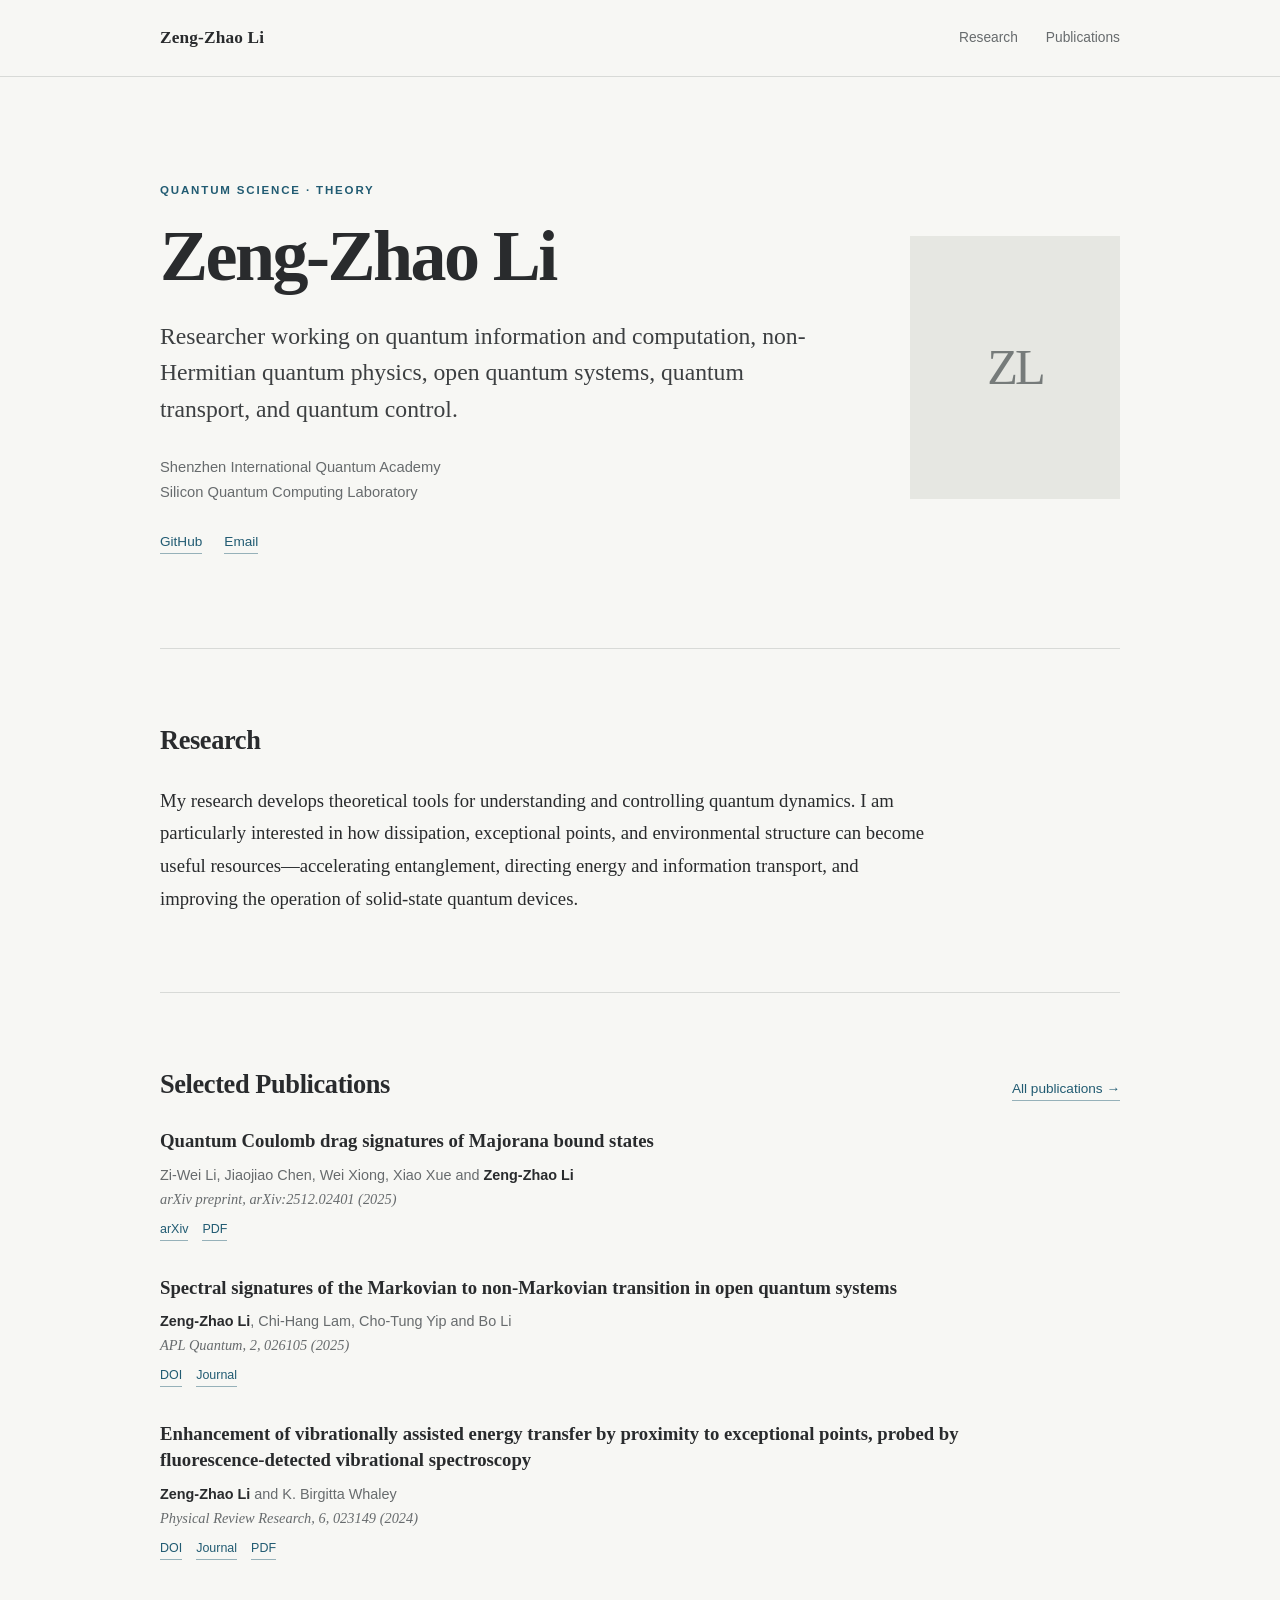
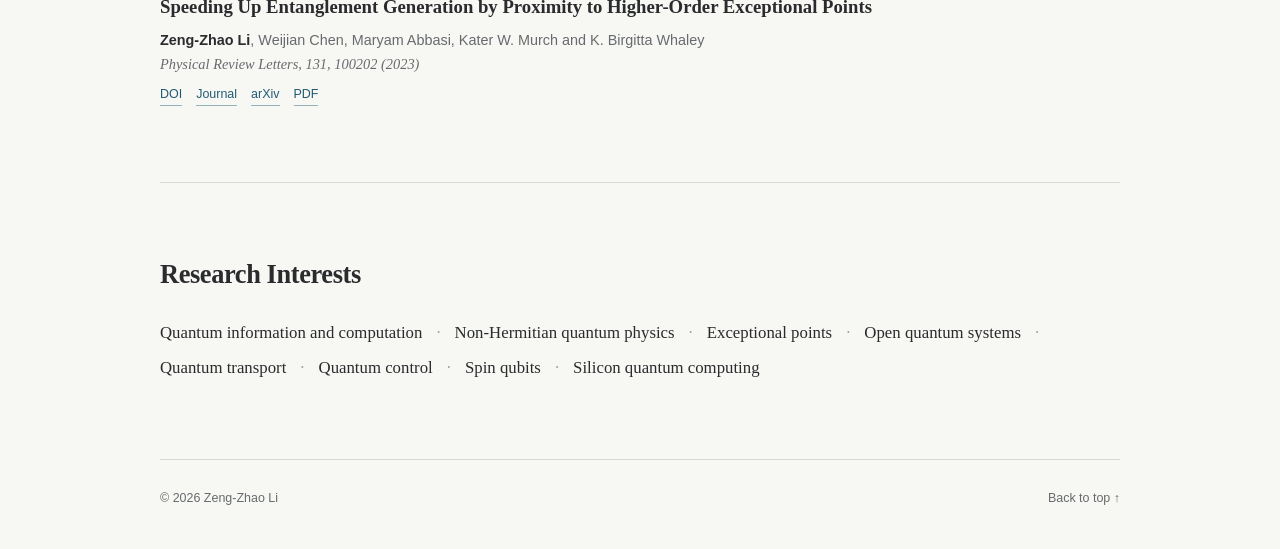
==== index.html @ e6ce6fe2 "Prepare site for safe public launch" ====
<!doctype html>
<html lang="en">
<head>
  <meta charset="utf-8">
  <meta name="viewport" content="width=device-width, initial-scale=1">
  <title>Zeng-Zhao Li — Quantum Researcher</title>
  <meta name="description" content="Zeng-Zhao Li researches quantum information, non-Hermitian quantum physics, open quantum systems, quantum transport, and quantum control.">
  <link rel="canonical" href="https://zengzhaoli.github.io/">
  <meta property="og:type" content="profile">
  <meta property="og:title" content="Zeng-Zhao Li — Quantum Researcher">
  <meta property="og:description" content="Research in quantum information, non-Hermitian physics, open quantum systems, transport, and control.">
  <meta property="og:url" content="https://zengzhaoli.github.io/">
  <meta name="theme-color" content="#f7f7f4">
  <link rel="icon" href="assets/favicon.svg" type="image/svg+xml">
  <link rel="stylesheet" href="css/style.css">
  <script type="application/ld+json">{"@context":"https://schema.org","@type":"Person","name":"Zeng-Zhao Li","url":"https://zengzhaoli.github.io/","jobTitle":"Researcher","affiliation":{"@type":"Organization","name":"Shenzhen International Quantum Academy"},"knowsAbout":["Quantum information and computation","Non-Hermitian quantum physics","Open quantum systems","Quantum transport","Quantum control","Spin qubits"]}</script>
</head>
<body>
  <a class="skip-link" href="#content">Skip to content</a>
  <header class="site-header">
    <nav class="nav wrap" aria-label="Primary navigation">
      <a class="brand" href="index.html" aria-current="page">Zeng-Zhao Li</a>
      <button class="nav-toggle" type="button" aria-expanded="false" aria-controls="nav-links">Menu</button>
      <div class="nav-links" id="nav-links">
        <a href="#research">Research</a>
        <a href="publications.html">Publications</a>
        <!-- Add CV and Google Scholar links here when authoritative URLs are available. -->
      </div>
    </nav>
  </header>

  <main id="content">
    <section class="hero wrap" aria-labelledby="intro-title">
      <div class="hero-copy">
        <p class="eyebrow">Quantum science · Theory</p>
        <h1 id="intro-title">Zeng-Zhao Li</h1>
        <p class="lede">Researcher working on quantum information and computation, non-Hermitian quantum physics, open quantum systems, quantum transport, and quantum control.</p>
        <p class="affiliation"><span>Shenzhen International Quantum Academy</span><span>Silicon Quantum Computing Laboratory</span></p>
        <div class="profile-links" aria-label="Profile links">
          <a href="https://github.com/zengzhaoli" rel="me">GitHub</a>
          <a href="mailto:zengzhaoli09@gmail.com">Email</a>
          <!-- Add verified Google Scholar, ORCID, and CV links here when available. -->
        </div>
      </div>
      <div class="portrait" role="img" aria-label="Typographic portrait placeholder for Zeng-Zhao Li"><span>ZL</span></div>
    </section>

    <section class="section wrap" id="research" aria-labelledby="research-title">
      <h2 id="research-title">Research</h2>
      <p class="section-intro">My research develops theoretical tools for understanding and controlling quantum dynamics. I am particularly interested in how dissipation, exceptional points, and environmental structure can become useful resources—accelerating entanglement, directing energy and information transport, and improving the operation of solid-state quantum devices.</p>
    </section>

    <section class="section wrap" aria-labelledby="selected-title">
      <div class="section-heading-row">
        <h2 id="selected-title">Selected Publications</h2>
        <a class="quiet-link" href="publications.html">All publications <span aria-hidden="true">→</span></a>
      </div>
      <div id="selected-publications" class="publication-list" aria-live="polite"><p class="loading">Loading publications…</p></div>
      <noscript><p>Please enable JavaScript to view the publication list, or visit the linked journal profiles above.</p></noscript>
    </section>

    <section class="section wrap interests" aria-labelledby="interests-title">
      <h2 id="interests-title">Research Interests</h2>
      <ul>
        <li>Quantum information and computation</li><li>Non-Hermitian quantum physics</li><li>Exceptional points</li><li>Open quantum systems</li><li>Quantum transport</li><li>Quantum control</li><li>Spin qubits</li><li>Silicon quantum computing</li>
      </ul>
    </section>
  </main>

  <footer class="footer wrap"><p>© <span id="year"></span> Zeng-Zhao Li</p><a href="#content">Back to top ↑</a></footer>
  <script src="js/publications.js" defer></script>
</body>
</html>
---- css/style.css ----
:root{--bg:#f7f7f4;--paper:#fbfbf8;--text:#292b2d;--muted:#676b6d;--accent:#215b72;--line:#d8dad7;--max:960px;--serif:Georgia,"Times New Roman",serif;--sans:Inter,ui-sans-serif,-apple-system,BlinkMacSystemFont,"Segoe UI",sans-serif}
*{box-sizing:border-box}html{scroll-behavior:smooth;overflow-x:hidden}body{margin:0;background:var(--bg);color:var(--text);font-family:var(--sans);font-size:16px;line-height:1.7;-webkit-font-smoothing:antialiased;overflow-x:hidden}a{color:var(--accent);text-underline-offset:.2em;text-decoration-thickness:1px}a:hover{text-decoration-thickness:2px}a:focus-visible,button:focus-visible{outline:2px solid var(--accent);outline-offset:4px}.wrap{width:min(calc(100% - 48px),var(--max));margin-inline:auto}.skip-link{position:absolute;left:16px;top:-80px;padding:8px 12px;background:var(--text);color:white;z-index:10}.skip-link:focus{top:12px}.site-header{border-bottom:1px solid var(--line)}.nav{min-height:76px;display:flex;align-items:center;justify-content:space-between;gap:32px}.brand{font-family:var(--serif);font-size:1.08rem;font-weight:700;color:var(--text);text-decoration:none;letter-spacing:.01em}.nav-links{display:flex;align-items:center;gap:28px}.nav-links a{font-size:.86rem;color:var(--muted);text-decoration:none}.nav-links a:hover,.nav-links a[aria-current]{color:var(--text)}.nav-toggle{display:none;border:0;background:none;font:inherit;color:var(--text);padding:8px 0}.hero{display:grid;grid-template-columns:minmax(0,1fr) 210px;gap:96px;align-items:center;padding-block:104px 94px}.hero-copy,.publication,.page-header,.year-group>*{min-width:0}.eyebrow{font-size:.72rem;letter-spacing:.16em;text-transform:uppercase;color:var(--accent);font-weight:700;margin:0 0 18px}.hero h1,.page-header h1{font-family:var(--serif);font-size:clamp(2.8rem,6vw,4.5rem);line-height:1.03;letter-spacing:-.035em;margin:0 0 25px}.lede{font-family:var(--serif);font-size:clamp(1.18rem,2.4vw,1.48rem);line-height:1.55;max-width:690px;margin:0;color:#3c3f41}.affiliation{margin:27px 0 0;color:var(--muted);font-size:.92rem}.affiliation span{display:block}.profile-links{display:flex;flex-wrap:wrap;gap:10px 22px;margin-top:25px}.profile-links a,.quiet-link,.citation-links a{font-size:.85rem;text-decoration:none;border-bottom:1px solid color-mix(in srgb,var(--accent),transparent 55%)}.portrait{width:210px;aspect-ratio:4/5;background:#e6e7e2;display:grid;place-items:center;color:#767b7a}.portrait span{font-family:var(--serif);font-size:3.15rem;letter-spacing:-.06em}.section{padding-block:76px;border-top:1px solid var(--line)}.section h2,.year-group h2{font-family:var(--serif);font-size:1.65rem;line-height:1.2;letter-spacing:-.015em;margin:0 0 28px}.section-intro{font-family:var(--serif);font-size:1.17rem;line-height:1.75;max-width:780px;margin:0}.section-heading-row{display:flex;align-items:baseline;justify-content:space-between;gap:24px}.publication-list{display:grid;gap:34px}.publication{max-width:840px}.publication h3{font-family:var(--serif);font-size:1.17rem;line-height:1.4;margin:0 0 8px}.publication h3 a{color:var(--text);text-decoration:none}.publication h3 a:hover{color:var(--accent)}.publication h3,.authors,.venue,.page-header p{overflow-wrap:anywhere}.authors,.venue{margin:0;font-size:.9rem;color:var(--muted)}.authors strong{color:var(--text);font-weight:650}.venue{font-family:var(--serif);font-style:italic}.citation-links{display:flex;gap:14px;margin-top:7px}.citation-links a{font-size:.78rem}.loading,.error{color:var(--muted);font-style:italic}.interests ul{display:flex;flex-wrap:wrap;gap:7px 0;list-style:none;padding:0;margin:0;max-width:900px}.interests li{font-family:var(--serif);font-size:1.05rem}.interests li:not(:last-child)::after{content:"·";color:#9ca09e;margin:0 14px}.footer{border-top:1px solid var(--line);display:flex;justify-content:space-between;align-items:center;padding-block:28px 40px;color:var(--muted);font-size:.78rem}.footer p{margin:0}.footer a{color:var(--muted);text-decoration:none}.publications-page{padding-block:88px}.page-header{max-width:720px;margin-bottom:78px}.page-header h1{font-size:clamp(2.7rem,5vw,4rem);margin-bottom:20px}.page-header>p:last-child{font-family:var(--serif);font-size:1.15rem;color:var(--muted);margin:0}.year-groups{display:grid;gap:72px}.year-group{display:grid;grid-template-columns:90px minmax(0,1fr);gap:36px;border-top:1px solid var(--line);padding-top:30px}.year-group h2{position:sticky;top:24px;align-self:start;color:var(--accent);font-size:1.15rem}.year-group .publication-list{gap:38px}
@media(max-width:700px){.wrap{width:min(calc(100% - 34px),var(--max))}.nav{min-height:64px;position:relative}.nav-toggle{display:block}.nav-links{display:none;position:absolute;top:64px;left:-17px;right:-17px;padding:8px 17px 20px;background:var(--bg);border-bottom:1px solid var(--line);z-index:5;align-items:flex-start;gap:8px}.nav-links.open{display:flex;flex-direction:column}.nav-links a{padding:6px 0}.hero{grid-template-columns:1fr;gap:36px;padding-block:64px}.portrait{grid-row:1;width:118px;aspect-ratio:1}.portrait span{font-size:2.1rem}.hero h1{font-size:2.75rem}.lede{font-size:1.15rem}.section{padding-block:54px}.section-heading-row{display:block}.section-heading-row .quiet-link{display:inline-block;margin:-14px 0 28px}.publication-list{gap:31px}.interests li{font-size:1rem}.interests li:not(:last-child)::after{margin:0 9px}.publications-page{padding-block:58px}.page-header{margin-bottom:54px}.year-groups{gap:58px}.year-group{grid-template-columns:1fr;gap:24px}.year-group h2{position:static;margin:0}.footer{padding-bottom:28px}}
@media(prefers-reduced-motion:reduce){html{scroll-behavior:auto}}
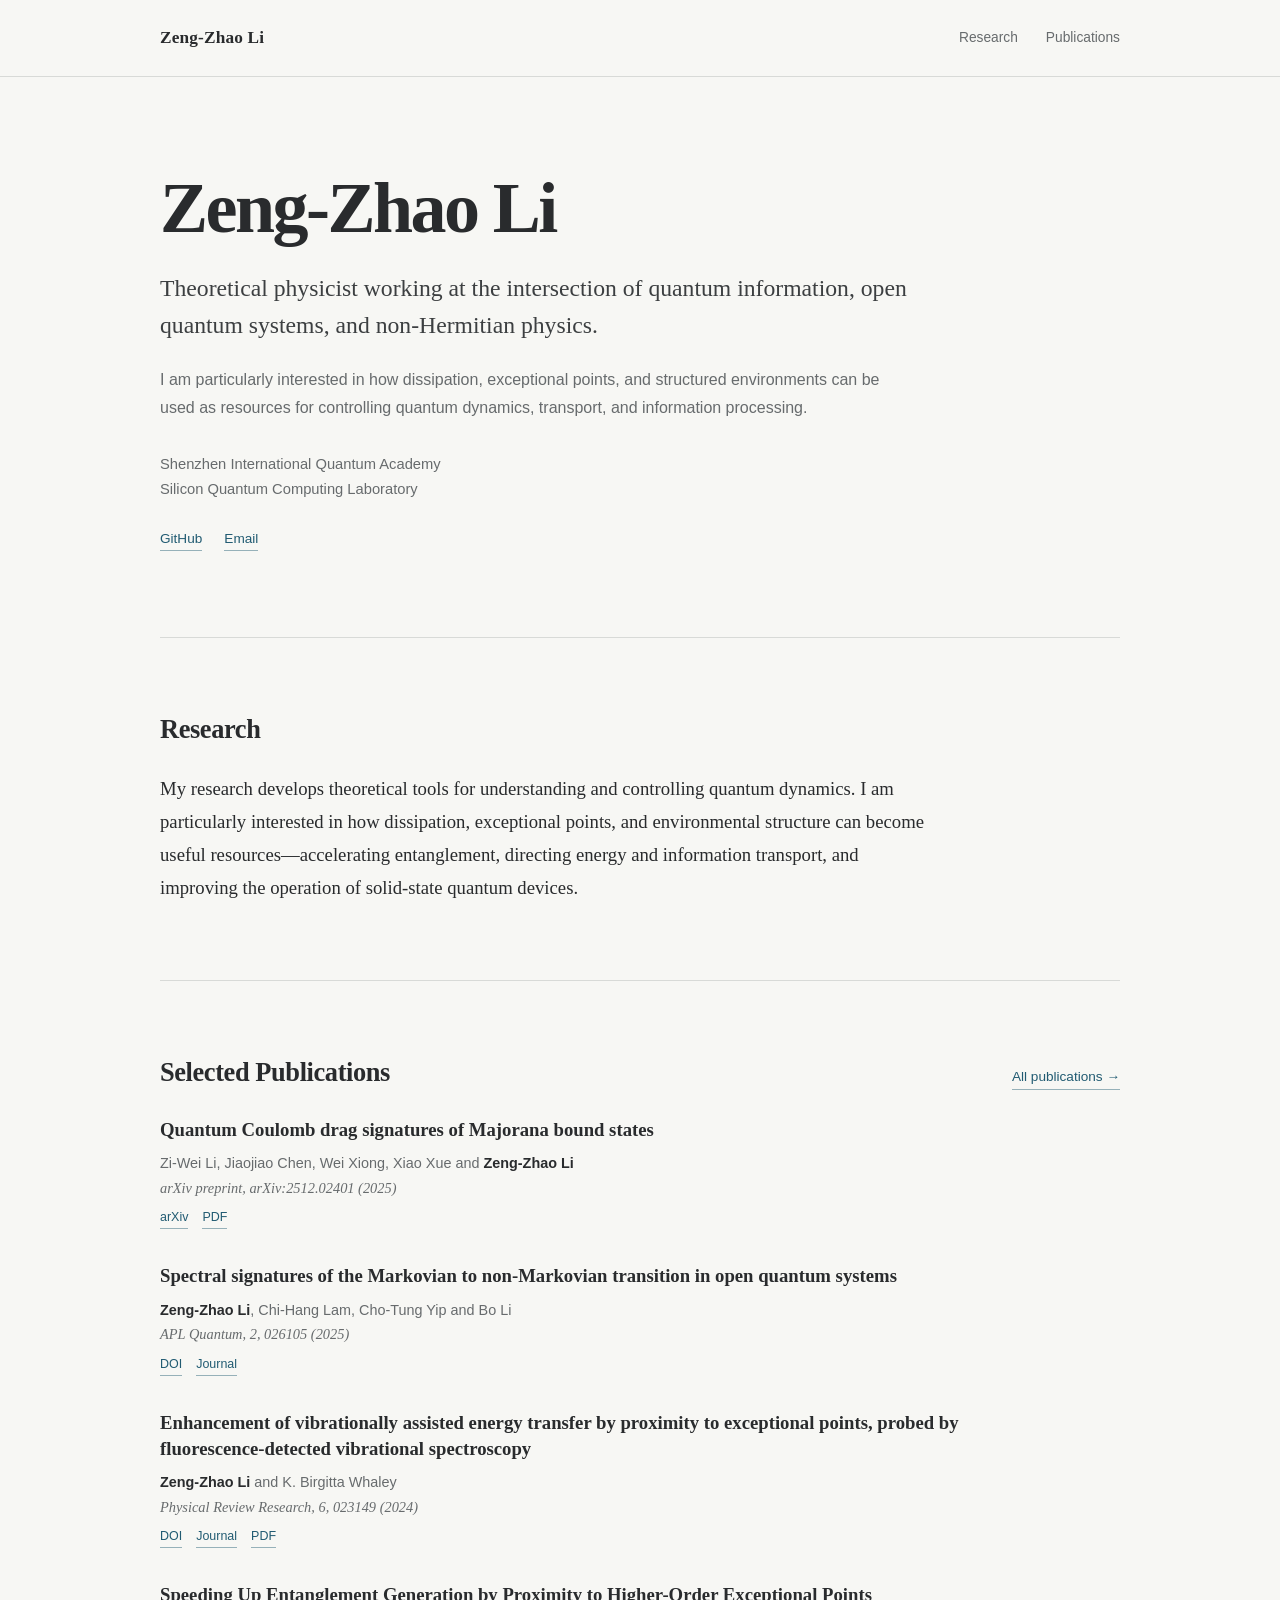
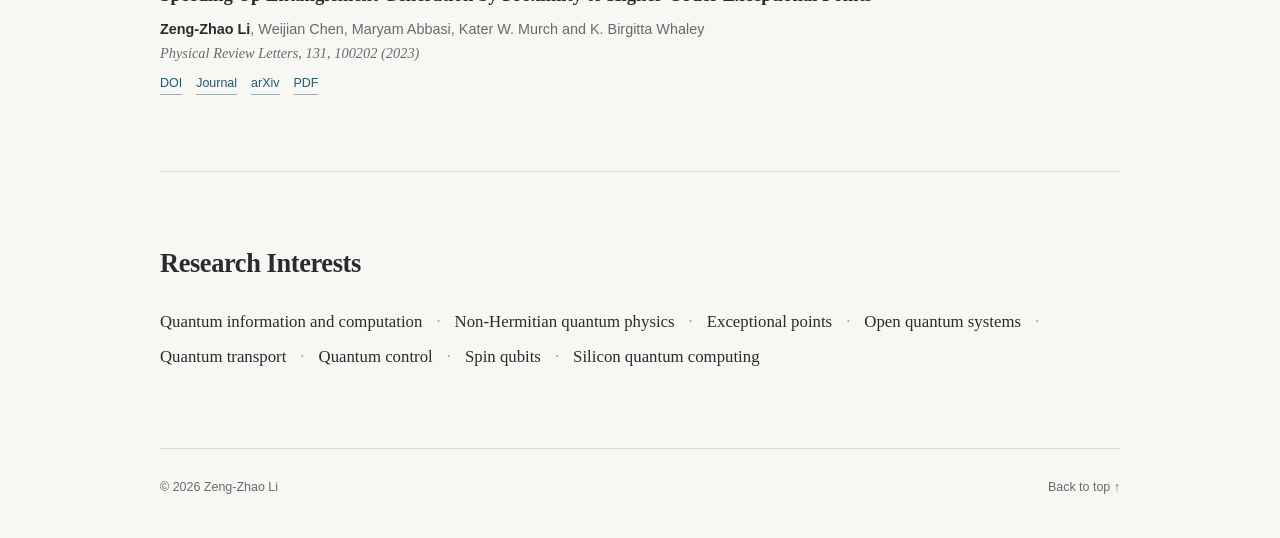
==== commit 83b2fc0f: "Refine hero and statically render publications" ====
--- a/index.html
+++ b/index.html
@@ -5,15 +5,15 @@
   <meta name="viewport" content="width=device-width, initial-scale=1">
   <title>Zeng-Zhao Li — Quantum Researcher</title>
   <meta name="description" content="Zeng-Zhao Li researches quantum information, non-Hermitian quantum physics, open quantum systems, quantum transport, and quantum control.">
-  <link rel="canonical" href="https://zengzhaoli.github.io/">
+  <link rel="canonical" href="https://theoreticalphysicist01.github.io/">
   <meta property="og:type" content="profile">
   <meta property="og:title" content="Zeng-Zhao Li — Quantum Researcher">
   <meta property="og:description" content="Research in quantum information, non-Hermitian physics, open quantum systems, transport, and control.">
-  <meta property="og:url" content="https://zengzhaoli.github.io/">
+  <meta property="og:url" content="https://theoreticalphysicist01.github.io/">
   <meta name="theme-color" content="#f7f7f4">
   <link rel="icon" href="assets/favicon.svg" type="image/svg+xml">
   <link rel="stylesheet" href="css/style.css">
-  <script type="application/ld+json">{"@context":"https://schema.org","@type":"Person","name":"Zeng-Zhao Li","url":"https://zengzhaoli.github.io/","jobTitle":"Researcher","affiliation":{"@type":"Organization","name":"Shenzhen International Quantum Academy"},"knowsAbout":["Quantum information and computation","Non-Hermitian quantum physics","Open quantum systems","Quantum transport","Quantum control","Spin qubits"]}</script>
+  <script type="application/ld+json">{"@context":"https://schema.org","@type":"Person","name":"Zeng-Zhao Li","url":"https://theoreticalphysicist01.github.io/","jobTitle":"Researcher","affiliation":{"@type":"Organization","name":"Shenzhen International Quantum Academy"},"knowsAbout":["Quantum information and computation","Non-Hermitian quantum physics","Open quantum systems","Quantum transport","Quantum control","Spin qubits"]}</script>
 </head>
 <body>
   <a class="skip-link" href="#content">Skip to content</a>
@@ -32,17 +32,16 @@
   <main id="content">
     <section class="hero wrap" aria-labelledby="intro-title">
       <div class="hero-copy">
-        <p class="eyebrow">Quantum science · Theory</p>
         <h1 id="intro-title">Zeng-Zhao Li</h1>
-        <p class="lede">Researcher working on quantum information and computation, non-Hermitian quantum physics, open quantum systems, quantum transport, and quantum control.</p>
+        <p class="lede">Theoretical physicist working at the intersection of quantum information, open quantum systems, and non-Hermitian physics.</p>
+        <p class="hero-secondary">I am particularly interested in how dissipation, exceptional points, and structured environments can be used as resources for controlling quantum dynamics, transport, and information processing.</p>
         <p class="affiliation"><span>Shenzhen International Quantum Academy</span><span>Silicon Quantum Computing Laboratory</span></p>
         <div class="profile-links" aria-label="Profile links">
-          <a href="https://github.com/zengzhaoli" rel="me">GitHub</a>
+          <a href="https://github.com/theoreticalphysicist01" rel="me">GitHub</a>
           <a href="mailto:zengzhaoli09@gmail.com">Email</a>
           <!-- Add verified Google Scholar, ORCID, and CV links here when available. -->
         </div>
       </div>
-      <div class="portrait" role="img" aria-label="Typographic portrait placeholder for Zeng-Zhao Li"><span>ZL</span></div>
     </section>
 
     <section class="section wrap" id="research" aria-labelledby="research-title">
@@ -55,8 +54,34 @@
         <h2 id="selected-title">Selected Publications</h2>
         <a class="quiet-link" href="publications.html">All publications <span aria-hidden="true">→</span></a>
       </div>
-      <div id="selected-publications" class="publication-list" aria-live="polite"><p class="loading">Loading publications…</p></div>
-      <noscript><p>Please enable JavaScript to view the publication list, or visit the linked journal profiles above.</p></noscript>
+      <div id="selected-publications" class="publication-list">
+        <!-- PUBLICATIONS:SELECTED:START -->
+        <article class="publication">
+          <h3><a href="https://arxiv.org/abs/2512.02401">Quantum Coulomb drag signatures of Majorana bound states</a></h3>
+          <p class="authors">Zi-Wei Li, Jiaojiao Chen, Wei Xiong, Xiao Xue and <strong>Zeng-Zhao Li</strong></p>
+          <p class="venue">arXiv preprint, arXiv:2512.02401 (2025)</p>
+          <div class="citation-links"><a href="https://arxiv.org/abs/2512.02401" target="_blank" rel="noopener noreferrer">arXiv</a><a href="https://arxiv.org/pdf/2512.02401" target="_blank" rel="noopener noreferrer">PDF</a></div>
+        </article>
+        <article class="publication">
+          <h3><a href="https://pubs.aip.org/apq/article/2/2/026105/3343204/Spectral-signatures-of-the-Markovian-to-non">Spectral signatures of the Markovian to non-Markovian transition in open quantum systems</a></h3>
+          <p class="authors"><strong>Zeng-Zhao Li</strong>, Chi-Hang Lam, Cho-Tung Yip and Bo Li</p>
+          <p class="venue">APL Quantum, 2, 026105 (2025)</p>
+          <div class="citation-links"><a href="https://doi.org/10.1063/5.0262783" target="_blank" rel="noopener noreferrer">DOI</a><a href="https://pubs.aip.org/apq/article/2/2/026105/3343204/Spectral-signatures-of-the-Markovian-to-non" target="_blank" rel="noopener noreferrer">Journal</a></div>
+        </article>
+        <article class="publication">
+          <h3><a href="https://journals.aps.org/prresearch/abstract/10.1103/PhysRevResearch.6.023149">Enhancement of vibrationally assisted energy transfer by proximity to exceptional points, probed by fluorescence-detected vibrational spectroscopy</a></h3>
+          <p class="authors"><strong>Zeng-Zhao Li</strong> and K. Birgitta Whaley</p>
+          <p class="venue">Physical Review Research, 6, 023149 (2024)</p>
+          <div class="citation-links"><a href="https://doi.org/10.1103/PhysRevResearch.6.023149" target="_blank" rel="noopener noreferrer">DOI</a><a href="https://journals.aps.org/prresearch/abstract/10.1103/PhysRevResearch.6.023149" target="_blank" rel="noopener noreferrer">Journal</a><a href="https://journals.aps.org/prresearch/pdf/10.1103/PhysRevResearch.6.023149" target="_blank" rel="noopener noreferrer">PDF</a></div>
+        </article>
+        <article class="publication">
+          <h3><a href="https://journals.aps.org/prl/abstract/10.1103/PhysRevLett.131.100202">Speeding Up Entanglement Generation by Proximity to Higher-Order Exceptional Points</a></h3>
+          <p class="authors"><strong>Zeng-Zhao Li</strong>, Weijian Chen, Maryam Abbasi, Kater W. Murch and K. Birgitta Whaley</p>
+          <p class="venue">Physical Review Letters, 131, 100202 (2023)</p>
+          <div class="citation-links"><a href="https://doi.org/10.1103/PhysRevLett.131.100202" target="_blank" rel="noopener noreferrer">DOI</a><a href="https://journals.aps.org/prl/abstract/10.1103/PhysRevLett.131.100202" target="_blank" rel="noopener noreferrer">Journal</a><a href="https://arxiv.org/abs/2210.05048" target="_blank" rel="noopener noreferrer">arXiv</a><a href="https://arxiv.org/pdf/2210.05048" target="_blank" rel="noopener noreferrer">PDF</a></div>
+        </article>
+        <!-- PUBLICATIONS:SELECTED:END -->
+      </div>
     </section>
 
     <section class="section wrap interests" aria-labelledby="interests-title">
--- a/css/style.css
+++ b/css/style.css
@@ -1,4 +1,6 @@
 :root{--bg:#f7f7f4;--paper:#fbfbf8;--text:#292b2d;--muted:#676b6d;--accent:#215b72;--line:#d8dad7;--max:960px;--serif:Georgia,"Times New Roman",serif;--sans:Inter,ui-sans-serif,-apple-system,BlinkMacSystemFont,"Segoe UI",sans-serif}
 *{box-sizing:border-box}html{scroll-behavior:smooth;overflow-x:hidden}body{margin:0;background:var(--bg);color:var(--text);font-family:var(--sans);font-size:16px;line-height:1.7;-webkit-font-smoothing:antialiased;overflow-x:hidden}a{color:var(--accent);text-underline-offset:.2em;text-decoration-thickness:1px}a:hover{text-decoration-thickness:2px}a:focus-visible,button:focus-visible{outline:2px solid var(--accent);outline-offset:4px}.wrap{width:min(calc(100% - 48px),var(--max));margin-inline:auto}.skip-link{position:absolute;left:16px;top:-80px;padding:8px 12px;background:var(--text);color:white;z-index:10}.skip-link:focus{top:12px}.site-header{border-bottom:1px solid var(--line)}.nav{min-height:76px;display:flex;align-items:center;justify-content:space-between;gap:32px}.brand{font-family:var(--serif);font-size:1.08rem;font-weight:700;color:var(--text);text-decoration:none;letter-spacing:.01em}.nav-links{display:flex;align-items:center;gap:28px}.nav-links a{font-size:.86rem;color:var(--muted);text-decoration:none}.nav-links a:hover,.nav-links a[aria-current]{color:var(--text)}.nav-toggle{display:none;border:0;background:none;font:inherit;color:var(--text);padding:8px 0}.hero{display:grid;grid-template-columns:minmax(0,1fr) 210px;gap:96px;align-items:center;padding-block:104px 94px}.hero-copy,.publication,.page-header,.year-group>*{min-width:0}.eyebrow{font-size:.72rem;letter-spacing:.16em;text-transform:uppercase;color:var(--accent);font-weight:700;margin:0 0 18px}.hero h1,.page-header h1{font-family:var(--serif);font-size:clamp(2.8rem,6vw,4.5rem);line-height:1.03;letter-spacing:-.035em;margin:0 0 25px}.lede{font-family:var(--serif);font-size:clamp(1.18rem,2.4vw,1.48rem);line-height:1.55;max-width:690px;margin:0;color:#3c3f41}.affiliation{margin:27px 0 0;color:var(--muted);font-size:.92rem}.affiliation span{display:block}.profile-links{display:flex;flex-wrap:wrap;gap:10px 22px;margin-top:25px}.profile-links a,.quiet-link,.citation-links a{font-size:.85rem;text-decoration:none;border-bottom:1px solid color-mix(in srgb,var(--accent),transparent 55%)}.portrait{width:210px;aspect-ratio:4/5;background:#e6e7e2;display:grid;place-items:center;color:#767b7a}.portrait span{font-family:var(--serif);font-size:3.15rem;letter-spacing:-.06em}.section{padding-block:76px;border-top:1px solid var(--line)}.section h2,.year-group h2{font-family:var(--serif);font-size:1.65rem;line-height:1.2;letter-spacing:-.015em;margin:0 0 28px}.section-intro{font-family:var(--serif);font-size:1.17rem;line-height:1.75;max-width:780px;margin:0}.section-heading-row{display:flex;align-items:baseline;justify-content:space-between;gap:24px}.publication-list{display:grid;gap:34px}.publication{max-width:840px}.publication h3{font-family:var(--serif);font-size:1.17rem;line-height:1.4;margin:0 0 8px}.publication h3 a{color:var(--text);text-decoration:none}.publication h3 a:hover{color:var(--accent)}.publication h3,.authors,.venue,.page-header p{overflow-wrap:anywhere}.authors,.venue{margin:0;font-size:.9rem;color:var(--muted)}.authors strong{color:var(--text);font-weight:650}.venue{font-family:var(--serif);font-style:italic}.citation-links{display:flex;gap:14px;margin-top:7px}.citation-links a{font-size:.78rem}.loading,.error{color:var(--muted);font-style:italic}.interests ul{display:flex;flex-wrap:wrap;gap:7px 0;list-style:none;padding:0;margin:0;max-width:900px}.interests li{font-family:var(--serif);font-size:1.05rem}.interests li:not(:last-child)::after{content:"·";color:#9ca09e;margin:0 14px}.footer{border-top:1px solid var(--line);display:flex;justify-content:space-between;align-items:center;padding-block:28px 40px;color:var(--muted);font-size:.78rem}.footer p{margin:0}.footer a{color:var(--muted);text-decoration:none}.publications-page{padding-block:88px}.page-header{max-width:720px;margin-bottom:78px}.page-header h1{font-size:clamp(2.7rem,5vw,4rem);margin-bottom:20px}.page-header>p:last-child{font-family:var(--serif);font-size:1.15rem;color:var(--muted);margin:0}.year-groups{display:grid;gap:72px}.year-group{display:grid;grid-template-columns:90px minmax(0,1fr);gap:36px;border-top:1px solid var(--line);padding-top:30px}.year-group h2{position:sticky;top:24px;align-self:start;color:var(--accent);font-size:1.15rem}.year-group .publication-list{gap:38px}
 @media(max-width:700px){.wrap{width:min(calc(100% - 34px),var(--max))}.nav{min-height:64px;position:relative}.nav-toggle{display:block}.nav-links{display:none;position:absolute;top:64px;left:-17px;right:-17px;padding:8px 17px 20px;background:var(--bg);border-bottom:1px solid var(--line);z-index:5;align-items:flex-start;gap:8px}.nav-links.open{display:flex;flex-direction:column}.nav-links a{padding:6px 0}.hero{grid-template-columns:1fr;gap:36px;padding-block:64px}.portrait{grid-row:1;width:118px;aspect-ratio:1}.portrait span{font-size:2.1rem}.hero h1{font-size:2.75rem}.lede{font-size:1.15rem}.section{padding-block:54px}.section-heading-row{display:block}.section-heading-row .quiet-link{display:inline-block;margin:-14px 0 28px}.publication-list{gap:31px}.interests li{font-size:1rem}.interests li:not(:last-child)::after{margin:0 9px}.publications-page{padding-block:58px}.page-header{margin-bottom:54px}.year-groups{gap:58px}.year-group{grid-template-columns:1fr;gap:24px}.year-group h2{position:static;margin:0}.footer{padding-bottom:28px}}
+.hero{display:block;padding-block:94px 86px}.hero-copy{max-width:820px}.hero .lede{max-width:760px}.hero-secondary{max-width:730px;margin:22px 0 0;color:var(--muted);font-size:1rem;line-height:1.75}.hero .affiliation{margin-top:30px}
+@media(max-width:700px){.hero{display:block;padding-block:62px 58px}.hero-secondary{font-size:.95rem;line-height:1.7;margin-top:18px}.hero .affiliation{margin-top:26px}}
 @media(prefers-reduced-motion:reduce){html{scroll-behavior:auto}}
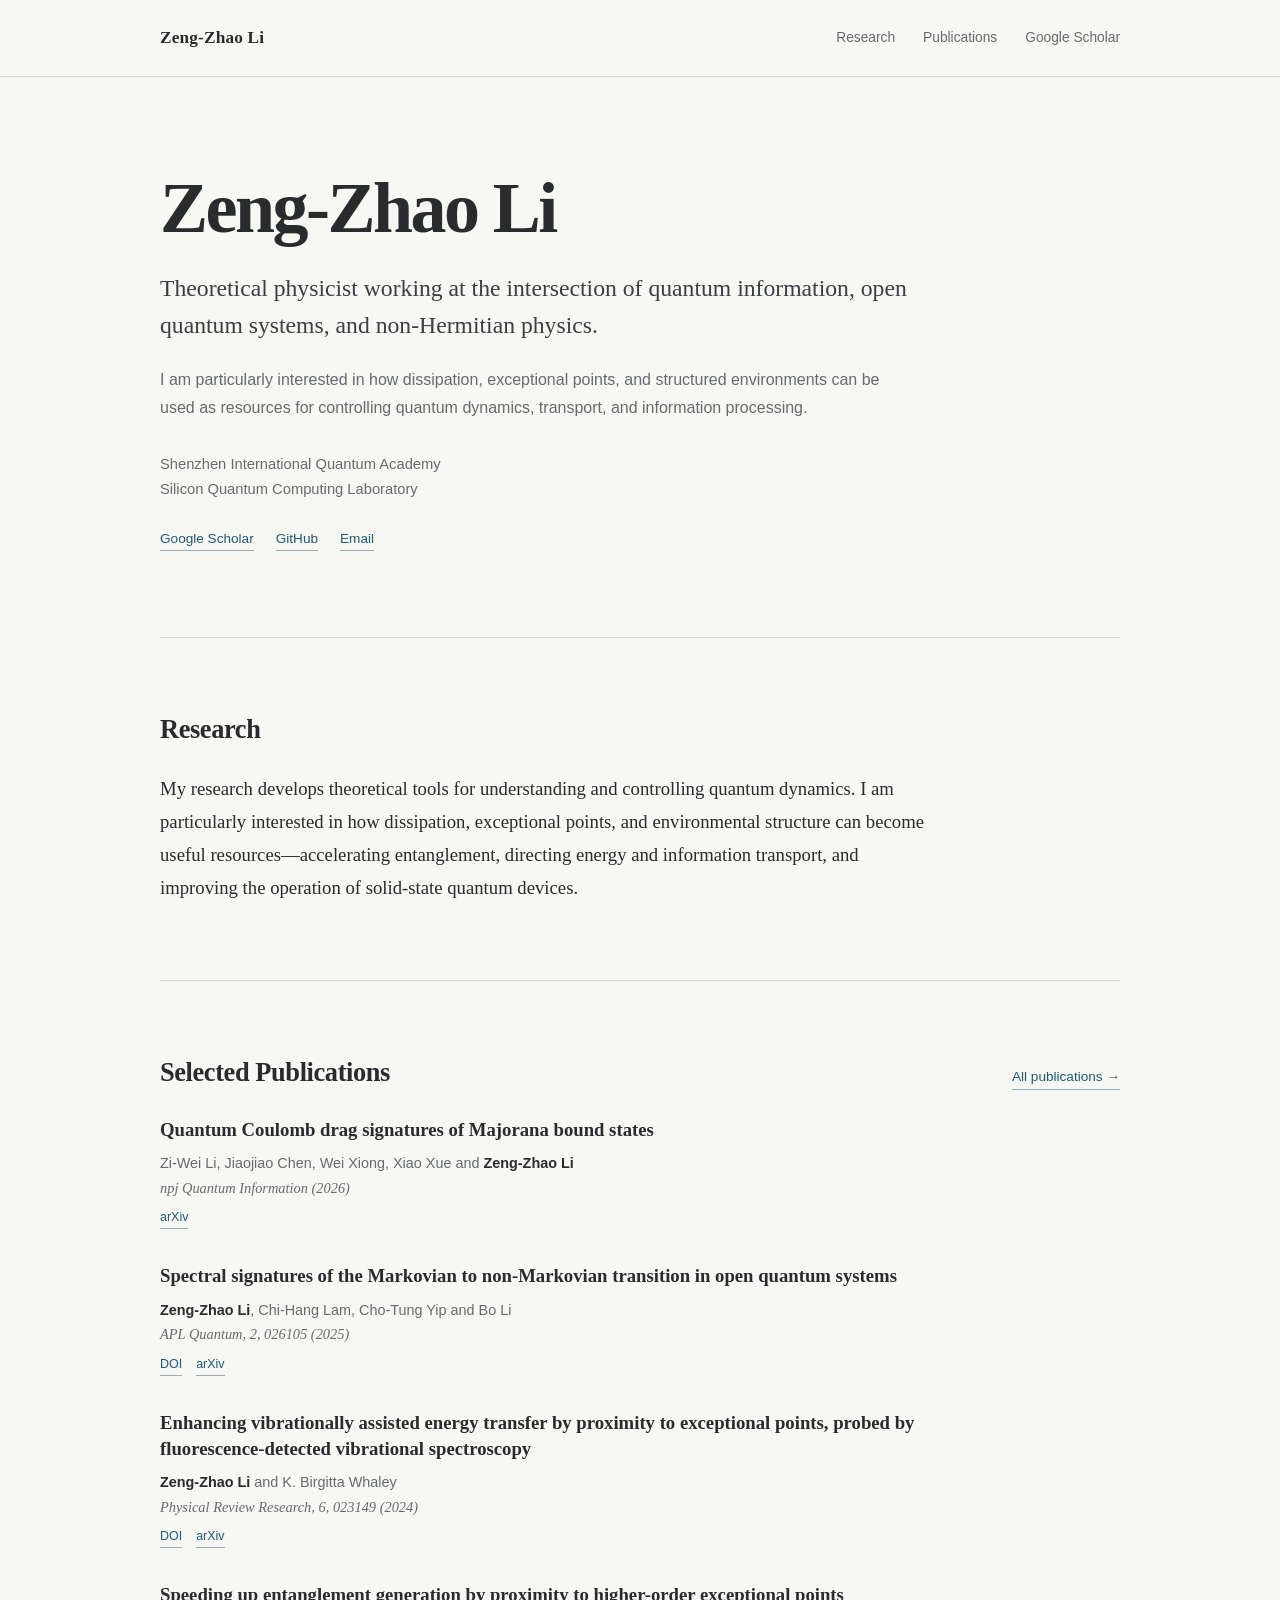
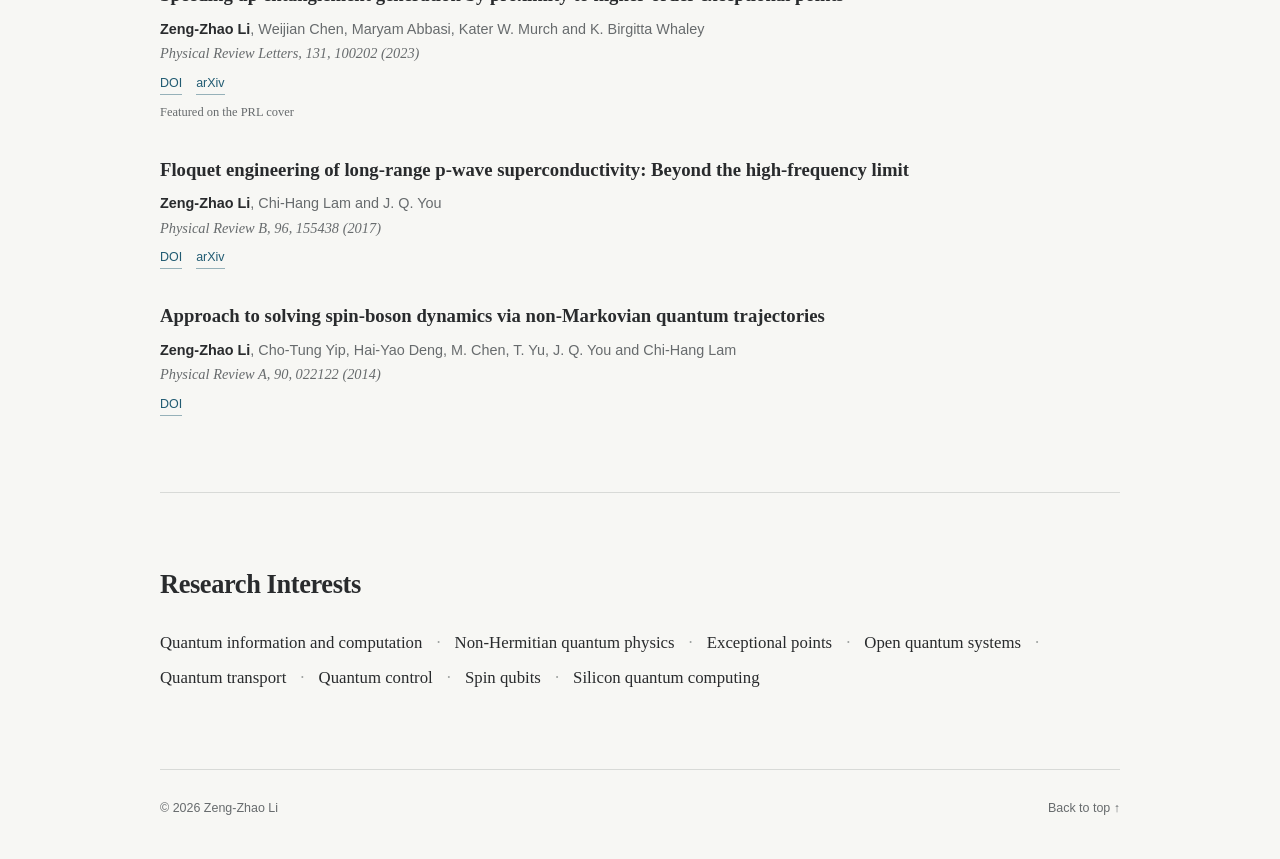
==== commit 666e12f8: "Publish complete academic record" ====
--- a/index.html
+++ b/index.html
@@ -13,7 +13,7 @@
   <meta name="theme-color" content="#f7f7f4">
   <link rel="icon" href="assets/favicon.svg" type="image/svg+xml">
   <link rel="stylesheet" href="css/style.css">
-  <script type="application/ld+json">{"@context":"https://schema.org","@type":"Person","name":"Zeng-Zhao Li","url":"https://theoreticalphysicist01.github.io/","jobTitle":"Researcher","affiliation":{"@type":"Organization","name":"Shenzhen International Quantum Academy"},"knowsAbout":["Quantum information and computation","Non-Hermitian quantum physics","Open quantum systems","Quantum transport","Quantum control","Spin qubits"]}</script>
+  <script type="application/ld+json">{"@context":"https://schema.org","@type":"Person","name":"Zeng-Zhao Li","url":"https://theoreticalphysicist01.github.io/","jobTitle":"Researcher","affiliation":{"@type":"Organization","name":"Shenzhen International Quantum Academy"},"sameAs":["https://scholar.google.com/citations?user=fXFQttEAAAAJ&hl=en"],"knowsAbout":["Quantum information and computation","Non-Hermitian quantum physics","Open quantum systems","Quantum transport","Quantum control","Spin qubits"]}</script>
 </head>
 <body>
   <a class="skip-link" href="#content">Skip to content</a>
@@ -24,7 +24,7 @@
       <div class="nav-links" id="nav-links">
         <a href="#research">Research</a>
         <a href="publications.html">Publications</a>
-        <!-- Add CV and Google Scholar links here when authoritative URLs are available. -->
+        <a href="https://scholar.google.com/citations?user=fXFQttEAAAAJ&amp;hl=en">Google Scholar</a>
       </div>
     </nav>
   </header>
@@ -37,9 +37,9 @@
         <p class="hero-secondary">I am particularly interested in how dissipation, exceptional points, and structured environments can be used as resources for controlling quantum dynamics, transport, and information processing.</p>
         <p class="affiliation"><span>Shenzhen International Quantum Academy</span><span>Silicon Quantum Computing Laboratory</span></p>
         <div class="profile-links" aria-label="Profile links">
+          <a href="https://scholar.google.com/citations?user=fXFQttEAAAAJ&amp;hl=en" rel="me">Google Scholar</a>
           <a href="https://github.com/theoreticalphysicist01" rel="me">GitHub</a>
           <a href="mailto:zengzhaoli09@gmail.com">Email</a>
-          <!-- Add verified Google Scholar, ORCID, and CV links here when available. -->
         </div>
       </div>
     </section>
@@ -59,26 +59,39 @@
         <article class="publication">
           <h3><a href="https://arxiv.org/abs/2512.02401">Quantum Coulomb drag signatures of Majorana bound states</a></h3>
           <p class="authors">Zi-Wei Li, Jiaojiao Chen, Wei Xiong, Xiao Xue and <strong>Zeng-Zhao Li</strong></p>
-          <p class="venue">arXiv preprint, arXiv:2512.02401 (2025)</p>
-          <div class="citation-links"><a href="https://arxiv.org/abs/2512.02401" target="_blank" rel="noopener noreferrer">arXiv</a><a href="https://arxiv.org/pdf/2512.02401" target="_blank" rel="noopener noreferrer">PDF</a></div>
+          <p class="venue">npj Quantum Information (2026)</p>
+          <div class="citation-links"><a href="https://arxiv.org/abs/2512.02401" target="_blank" rel="noopener noreferrer">arXiv</a></div>
         </article>
         <article class="publication">
-          <h3><a href="https://pubs.aip.org/apq/article/2/2/026105/3343204/Spectral-signatures-of-the-Markovian-to-non">Spectral signatures of the Markovian to non-Markovian transition in open quantum systems</a></h3>
+          <h3><a href="https://doi.org/10.1063/5.0262783">Spectral signatures of the Markovian to non-Markovian transition in open quantum systems</a></h3>
           <p class="authors"><strong>Zeng-Zhao Li</strong>, Chi-Hang Lam, Cho-Tung Yip and Bo Li</p>
           <p class="venue">APL Quantum, 2, 026105 (2025)</p>
-          <div class="citation-links"><a href="https://doi.org/10.1063/5.0262783" target="_blank" rel="noopener noreferrer">DOI</a><a href="https://pubs.aip.org/apq/article/2/2/026105/3343204/Spectral-signatures-of-the-Markovian-to-non" target="_blank" rel="noopener noreferrer">Journal</a></div>
+          <div class="citation-links"><a href="https://doi.org/10.1063/5.0262783" target="_blank" rel="noopener noreferrer">DOI</a><a href="https://arxiv.org/abs/2409.14661" target="_blank" rel="noopener noreferrer">arXiv</a></div>
         </article>
         <article class="publication">
-          <h3><a href="https://journals.aps.org/prresearch/abstract/10.1103/PhysRevResearch.6.023149">Enhancement of vibrationally assisted energy transfer by proximity to exceptional points, probed by fluorescence-detected vibrational spectroscopy</a></h3>
+          <h3><a href="https://doi.org/10.1103/PhysRevResearch.6.023149">Enhancing vibrationally assisted energy transfer by proximity to exceptional points, probed by fluorescence-detected vibrational spectroscopy</a></h3>
           <p class="authors"><strong>Zeng-Zhao Li</strong> and K. Birgitta Whaley</p>
           <p class="venue">Physical Review Research, 6, 023149 (2024)</p>
-          <div class="citation-links"><a href="https://doi.org/10.1103/PhysRevResearch.6.023149" target="_blank" rel="noopener noreferrer">DOI</a><a href="https://journals.aps.org/prresearch/abstract/10.1103/PhysRevResearch.6.023149" target="_blank" rel="noopener noreferrer">Journal</a><a href="https://journals.aps.org/prresearch/pdf/10.1103/PhysRevResearch.6.023149" target="_blank" rel="noopener noreferrer">PDF</a></div>
+          <div class="citation-links"><a href="https://doi.org/10.1103/PhysRevResearch.6.023149" target="_blank" rel="noopener noreferrer">DOI</a><a href="https://arxiv.org/abs/2309.02819" target="_blank" rel="noopener noreferrer">arXiv</a></div>
         </article>
         <article class="publication">
-          <h3><a href="https://journals.aps.org/prl/abstract/10.1103/PhysRevLett.131.100202">Speeding Up Entanglement Generation by Proximity to Higher-Order Exceptional Points</a></h3>
+          <h3><a href="https://doi.org/10.1103/PhysRevLett.131.100202">Speeding up entanglement generation by proximity to higher-order exceptional points</a></h3>
           <p class="authors"><strong>Zeng-Zhao Li</strong>, Weijian Chen, Maryam Abbasi, Kater W. Murch and K. Birgitta Whaley</p>
           <p class="venue">Physical Review Letters, 131, 100202 (2023)</p>
-          <div class="citation-links"><a href="https://doi.org/10.1103/PhysRevLett.131.100202" target="_blank" rel="noopener noreferrer">DOI</a><a href="https://journals.aps.org/prl/abstract/10.1103/PhysRevLett.131.100202" target="_blank" rel="noopener noreferrer">Journal</a><a href="https://arxiv.org/abs/2210.05048" target="_blank" rel="noopener noreferrer">arXiv</a><a href="https://arxiv.org/pdf/2210.05048" target="_blank" rel="noopener noreferrer">PDF</a></div>
+          <div class="citation-links"><a href="https://doi.org/10.1103/PhysRevLett.131.100202" target="_blank" rel="noopener noreferrer">DOI</a><a href="https://arxiv.org/abs/2210.05048" target="_blank" rel="noopener noreferrer">arXiv</a></div>
+          <p class="publication-note">Featured on the PRL cover</p>
+        </article>
+        <article class="publication">
+          <h3><a href="https://doi.org/10.1103/PhysRevB.96.155438">Floquet engineering of long-range p-wave superconductivity: Beyond the high-frequency limit</a></h3>
+          <p class="authors"><strong>Zeng-Zhao Li</strong>, Chi-Hang Lam and J. Q. You</p>
+          <p class="venue">Physical Review B, 96, 155438 (2017)</p>
+          <div class="citation-links"><a href="https://doi.org/10.1103/PhysRevB.96.155438" target="_blank" rel="noopener noreferrer">DOI</a><a href="https://arxiv.org/abs/1704.00476" target="_blank" rel="noopener noreferrer">arXiv</a></div>
+        </article>
+        <article class="publication">
+          <h3><a href="https://doi.org/10.1103/PhysRevA.90.022122">Approach to solving spin-boson dynamics via non-Markovian quantum trajectories</a></h3>
+          <p class="authors"><strong>Zeng-Zhao Li</strong>, Cho-Tung Yip, Hai-Yao Deng, M. Chen, T. Yu, J. Q. You and Chi-Hang Lam</p>
+          <p class="venue">Physical Review A, 90, 022122 (2014)</p>
+          <div class="citation-links"><a href="https://doi.org/10.1103/PhysRevA.90.022122" target="_blank" rel="noopener noreferrer">DOI</a></div>
         </article>
         <!-- PUBLICATIONS:SELECTED:END -->
       </div>
--- a/css/style.css
+++ b/css/style.css
@@ -2,5 +2,6 @@
 *{box-sizing:border-box}html{scroll-behavior:smooth;overflow-x:hidden}body{margin:0;background:var(--bg);color:var(--text);font-family:var(--sans);font-size:16px;line-height:1.7;-webkit-font-smoothing:antialiased;overflow-x:hidden}a{color:var(--accent);text-underline-offset:.2em;text-decoration-thickness:1px}a:hover{text-decoration-thickness:2px}a:focus-visible,button:focus-visible{outline:2px solid var(--accent);outline-offset:4px}.wrap{width:min(calc(100% - 48px),var(--max));margin-inline:auto}.skip-link{position:absolute;left:16px;top:-80px;padding:8px 12px;background:var(--text);color:white;z-index:10}.skip-link:focus{top:12px}.site-header{border-bottom:1px solid var(--line)}.nav{min-height:76px;display:flex;align-items:center;justify-content:space-between;gap:32px}.brand{font-family:var(--serif);font-size:1.08rem;font-weight:700;color:var(--text);text-decoration:none;letter-spacing:.01em}.nav-links{display:flex;align-items:center;gap:28px}.nav-links a{font-size:.86rem;color:var(--muted);text-decoration:none}.nav-links a:hover,.nav-links a[aria-current]{color:var(--text)}.nav-toggle{display:none;border:0;background:none;font:inherit;color:var(--text);padding:8px 0}.hero{display:grid;grid-template-columns:minmax(0,1fr) 210px;gap:96px;align-items:center;padding-block:104px 94px}.hero-copy,.publication,.page-header,.year-group>*{min-width:0}.eyebrow{font-size:.72rem;letter-spacing:.16em;text-transform:uppercase;color:var(--accent);font-weight:700;margin:0 0 18px}.hero h1,.page-header h1{font-family:var(--serif);font-size:clamp(2.8rem,6vw,4.5rem);line-height:1.03;letter-spacing:-.035em;margin:0 0 25px}.lede{font-family:var(--serif);font-size:clamp(1.18rem,2.4vw,1.48rem);line-height:1.55;max-width:690px;margin:0;color:#3c3f41}.affiliation{margin:27px 0 0;color:var(--muted);font-size:.92rem}.affiliation span{display:block}.profile-links{display:flex;flex-wrap:wrap;gap:10px 22px;margin-top:25px}.profile-links a,.quiet-link,.citation-links a{font-size:.85rem;text-decoration:none;border-bottom:1px solid color-mix(in srgb,var(--accent),transparent 55%)}.portrait{width:210px;aspect-ratio:4/5;background:#e6e7e2;display:grid;place-items:center;color:#767b7a}.portrait span{font-family:var(--serif);font-size:3.15rem;letter-spacing:-.06em}.section{padding-block:76px;border-top:1px solid var(--line)}.section h2,.year-group h2{font-family:var(--serif);font-size:1.65rem;line-height:1.2;letter-spacing:-.015em;margin:0 0 28px}.section-intro{font-family:var(--serif);font-size:1.17rem;line-height:1.75;max-width:780px;margin:0}.section-heading-row{display:flex;align-items:baseline;justify-content:space-between;gap:24px}.publication-list{display:grid;gap:34px}.publication{max-width:840px}.publication h3{font-family:var(--serif);font-size:1.17rem;line-height:1.4;margin:0 0 8px}.publication h3 a{color:var(--text);text-decoration:none}.publication h3 a:hover{color:var(--accent)}.publication h3,.authors,.venue,.page-header p{overflow-wrap:anywhere}.authors,.venue{margin:0;font-size:.9rem;color:var(--muted)}.authors strong{color:var(--text);font-weight:650}.venue{font-family:var(--serif);font-style:italic}.citation-links{display:flex;gap:14px;margin-top:7px}.citation-links a{font-size:.78rem}.loading,.error{color:var(--muted);font-style:italic}.interests ul{display:flex;flex-wrap:wrap;gap:7px 0;list-style:none;padding:0;margin:0;max-width:900px}.interests li{font-family:var(--serif);font-size:1.05rem}.interests li:not(:last-child)::after{content:"·";color:#9ca09e;margin:0 14px}.footer{border-top:1px solid var(--line);display:flex;justify-content:space-between;align-items:center;padding-block:28px 40px;color:var(--muted);font-size:.78rem}.footer p{margin:0}.footer a{color:var(--muted);text-decoration:none}.publications-page{padding-block:88px}.page-header{max-width:720px;margin-bottom:78px}.page-header h1{font-size:clamp(2.7rem,5vw,4rem);margin-bottom:20px}.page-header>p:last-child{font-family:var(--serif);font-size:1.15rem;color:var(--muted);margin:0}.year-groups{display:grid;gap:72px}.year-group{display:grid;grid-template-columns:90px minmax(0,1fr);gap:36px;border-top:1px solid var(--line);padding-top:30px}.year-group h2{position:sticky;top:24px;align-self:start;color:var(--accent);font-size:1.15rem}.year-group .publication-list{gap:38px}
 @media(max-width:700px){.wrap{width:min(calc(100% - 34px),var(--max))}.nav{min-height:64px;position:relative}.nav-toggle{display:block}.nav-links{display:none;position:absolute;top:64px;left:-17px;right:-17px;padding:8px 17px 20px;background:var(--bg);border-bottom:1px solid var(--line);z-index:5;align-items:flex-start;gap:8px}.nav-links.open{display:flex;flex-direction:column}.nav-links a{padding:6px 0}.hero{grid-template-columns:1fr;gap:36px;padding-block:64px}.portrait{grid-row:1;width:118px;aspect-ratio:1}.portrait span{font-size:2.1rem}.hero h1{font-size:2.75rem}.lede{font-size:1.15rem}.section{padding-block:54px}.section-heading-row{display:block}.section-heading-row .quiet-link{display:inline-block;margin:-14px 0 28px}.publication-list{gap:31px}.interests li{font-size:1rem}.interests li:not(:last-child)::after{margin:0 9px}.publications-page{padding-block:58px}.page-header{margin-bottom:54px}.year-groups{gap:58px}.year-group{grid-template-columns:1fr;gap:24px}.year-group h2{position:static;margin:0}.footer{padding-bottom:28px}}
 .hero{display:block;padding-block:94px 86px}.hero-copy{max-width:820px}.hero .lede{max-width:760px}.hero-secondary{max-width:730px;margin:22px 0 0;color:var(--muted);font-size:1rem;line-height:1.75}.hero .affiliation{margin-top:30px}
+.publication-note{margin:7px 0 0;color:var(--muted);font-family:var(--serif);font-size:.78rem}
 @media(max-width:700px){.hero{display:block;padding-block:62px 58px}.hero-secondary{font-size:.95rem;line-height:1.7;margin-top:18px}.hero .affiliation{margin-top:26px}}
 @media(prefers-reduced-motion:reduce){html{scroll-behavior:auto}}
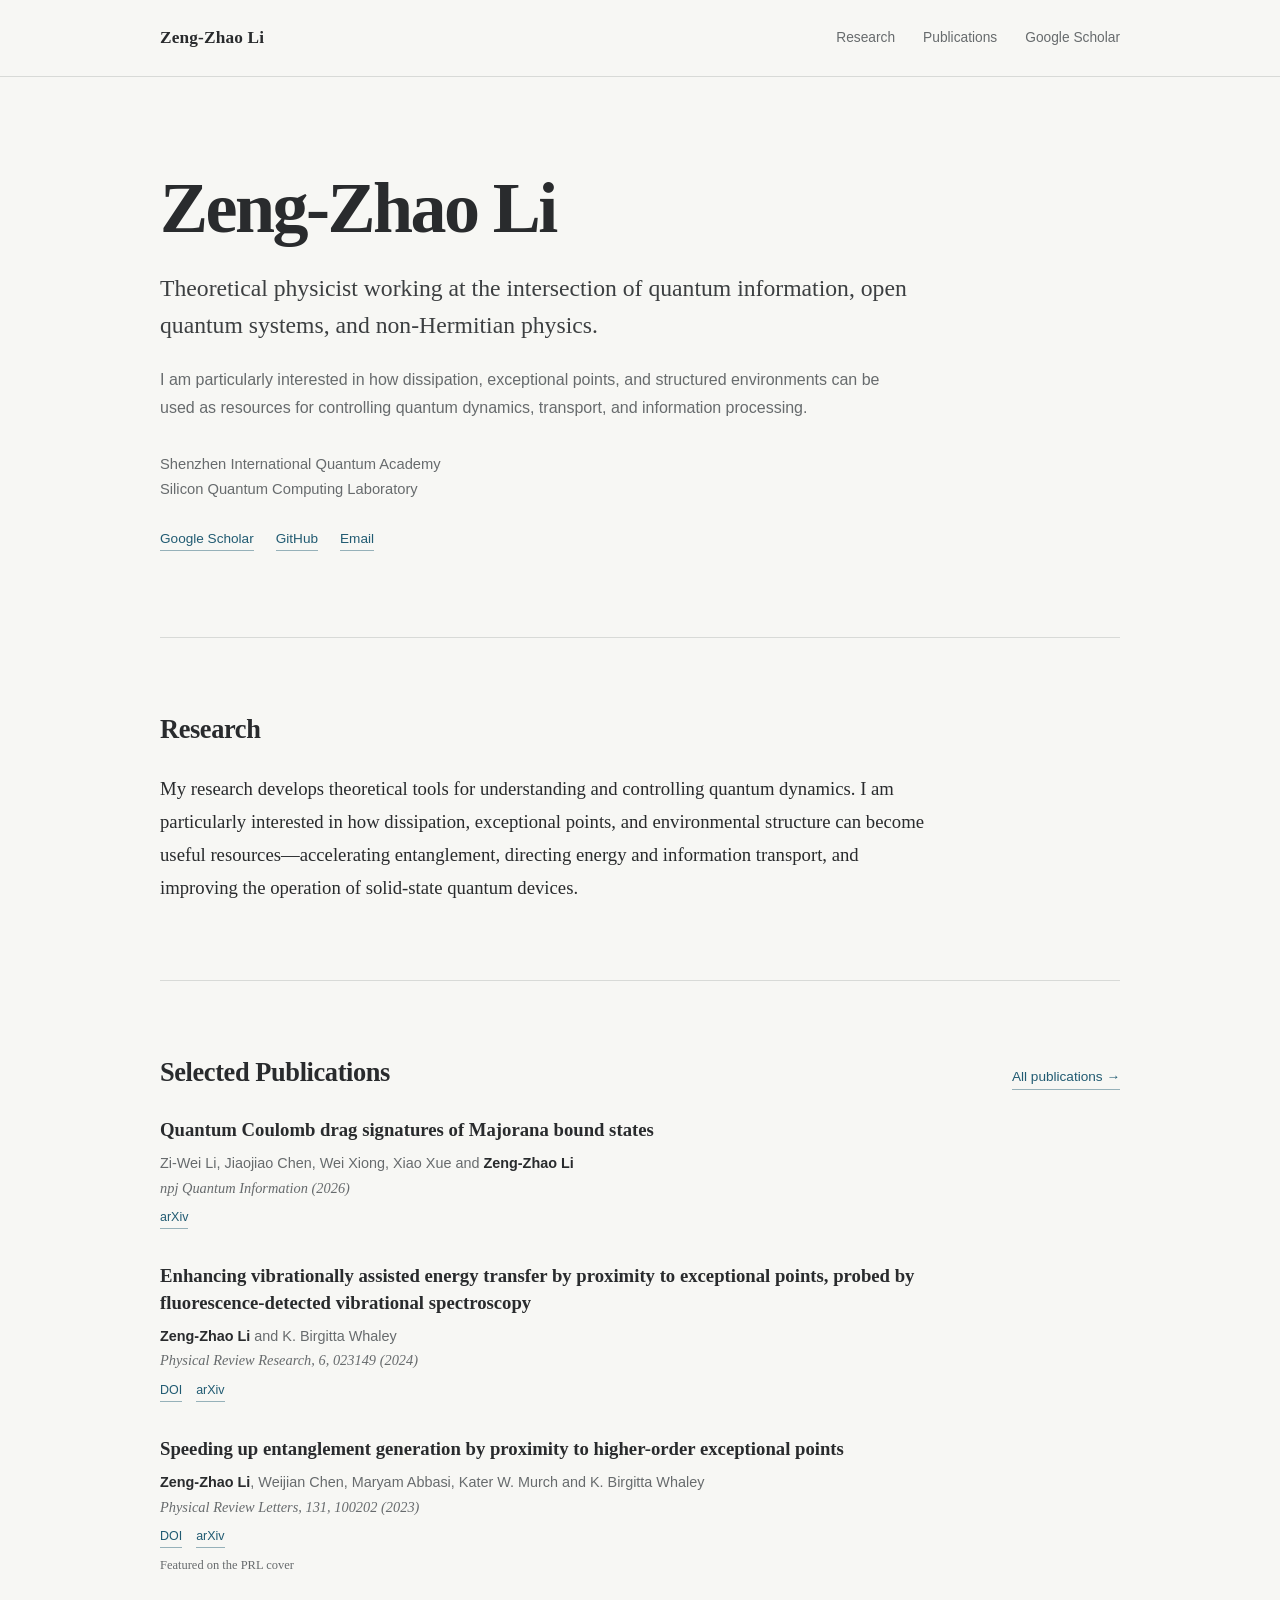
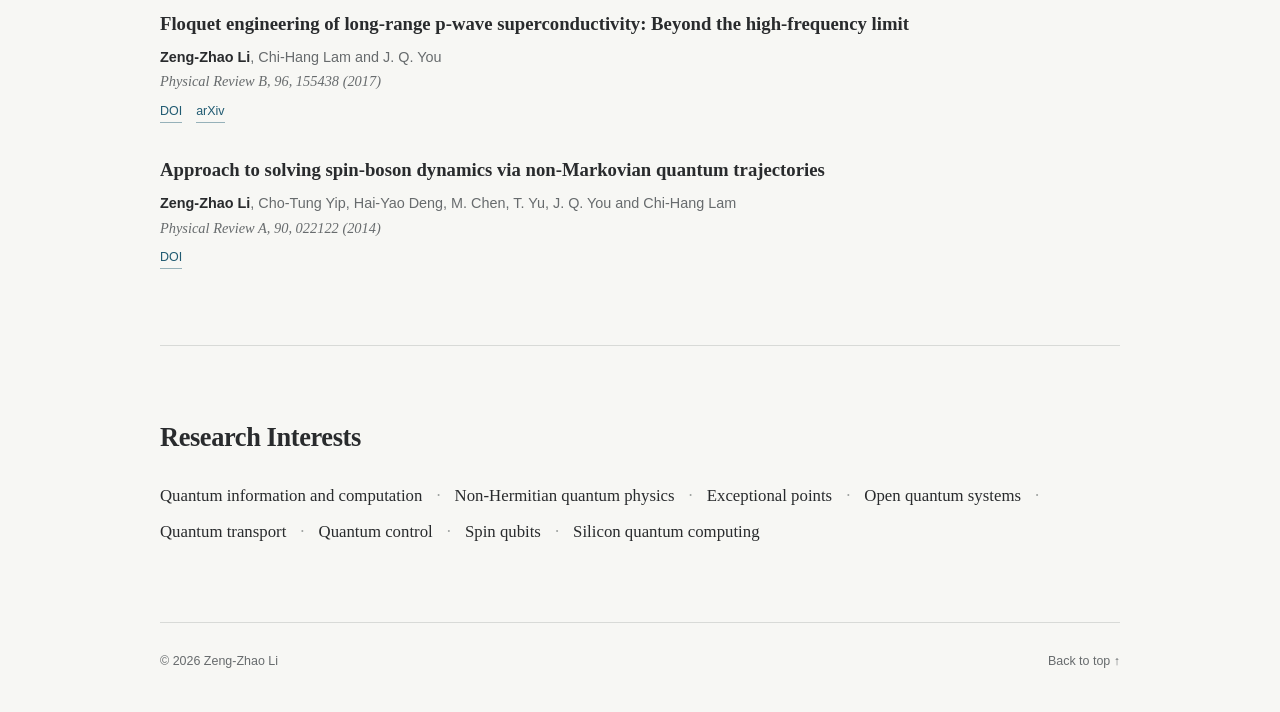
==== commit af073778: "Refine homepage publication selection" ====
--- a/index.html
+++ b/index.html
@@ -63,12 +63,6 @@
           <div class="citation-links"><a href="https://arxiv.org/abs/2512.02401" target="_blank" rel="noopener noreferrer">arXiv</a></div>
         </article>
         <article class="publication">
-          <h3><a href="https://doi.org/10.1063/5.0262783">Spectral signatures of the Markovian to non-Markovian transition in open quantum systems</a></h3>
-          <p class="authors"><strong>Zeng-Zhao Li</strong>, Chi-Hang Lam, Cho-Tung Yip and Bo Li</p>
-          <p class="venue">APL Quantum, 2, 026105 (2025)</p>
-          <div class="citation-links"><a href="https://doi.org/10.1063/5.0262783" target="_blank" rel="noopener noreferrer">DOI</a><a href="https://arxiv.org/abs/2409.14661" target="_blank" rel="noopener noreferrer">arXiv</a></div>
-        </article>
-        <article class="publication">
           <h3><a href="https://doi.org/10.1103/PhysRevResearch.6.023149">Enhancing vibrationally assisted energy transfer by proximity to exceptional points, probed by fluorescence-detected vibrational spectroscopy</a></h3>
           <p class="authors"><strong>Zeng-Zhao Li</strong> and K. Birgitta Whaley</p>
           <p class="venue">Physical Review Research, 6, 023149 (2024)</p>
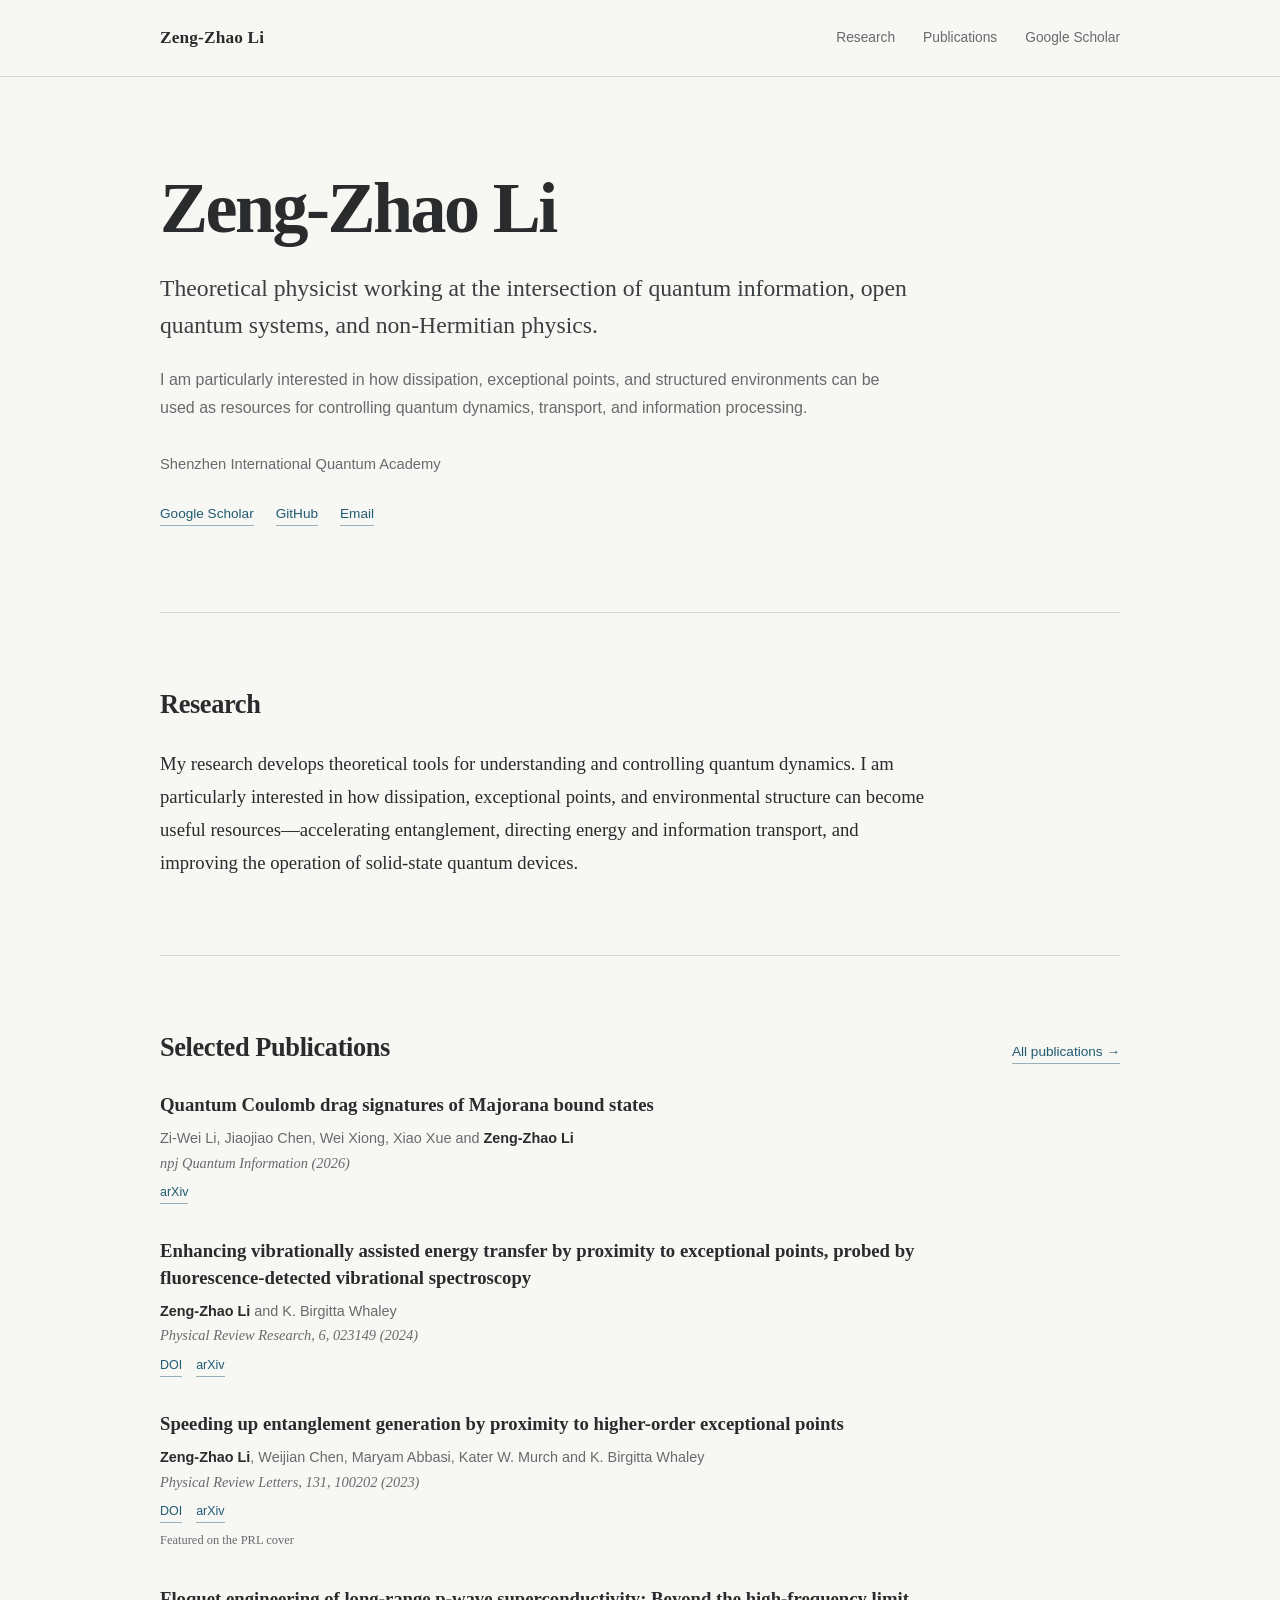
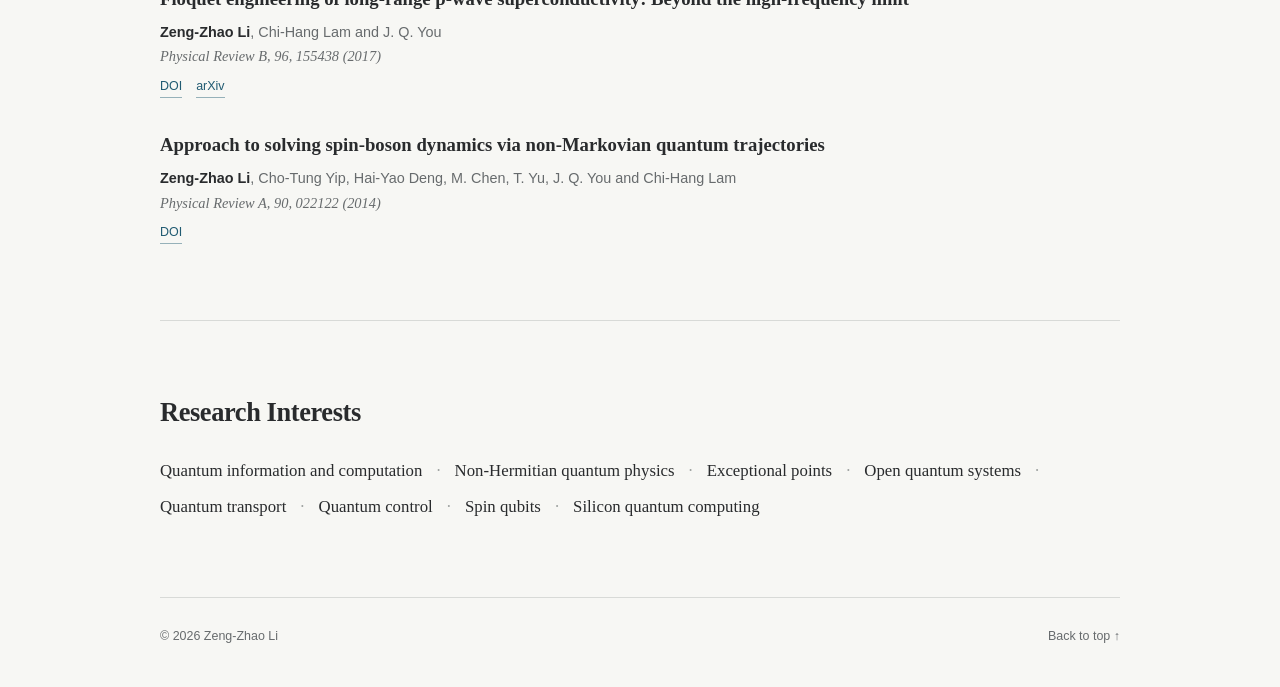
==== commit efef17f2: "Add publication numbering and summary" ====
--- a/index.html
+++ b/index.html
@@ -35,7 +35,7 @@
         <h1 id="intro-title">Zeng-Zhao Li</h1>
         <p class="lede">Theoretical physicist working at the intersection of quantum information, open quantum systems, and non-Hermitian physics.</p>
         <p class="hero-secondary">I am particularly interested in how dissipation, exceptional points, and structured environments can be used as resources for controlling quantum dynamics, transport, and information processing.</p>
-        <p class="affiliation"><span>Shenzhen International Quantum Academy</span><span>Silicon Quantum Computing Laboratory</span></p>
+        <p class="affiliation"><span>Shenzhen International Quantum Academy</span></p>
         <div class="profile-links" aria-label="Profile links">
           <a href="https://scholar.google.com/citations?user=fXFQttEAAAAJ&amp;hl=en" rel="me">Google Scholar</a>
           <a href="https://github.com/theoreticalphysicist01" rel="me">GitHub</a>
--- a/css/style.css
+++ b/css/style.css
@@ -3,5 +3,6 @@
 @media(max-width:700px){.wrap{width:min(calc(100% - 34px),var(--max))}.nav{min-height:64px;position:relative}.nav-toggle{display:block}.nav-links{display:none;position:absolute;top:64px;left:-17px;right:-17px;padding:8px 17px 20px;background:var(--bg);border-bottom:1px solid var(--line);z-index:5;align-items:flex-start;gap:8px}.nav-links.open{display:flex;flex-direction:column}.nav-links a{padding:6px 0}.hero{grid-template-columns:1fr;gap:36px;padding-block:64px}.portrait{grid-row:1;width:118px;aspect-ratio:1}.portrait span{font-size:2.1rem}.hero h1{font-size:2.75rem}.lede{font-size:1.15rem}.section{padding-block:54px}.section-heading-row{display:block}.section-heading-row .quiet-link{display:inline-block;margin:-14px 0 28px}.publication-list{gap:31px}.interests li{font-size:1rem}.interests li:not(:last-child)::after{margin:0 9px}.publications-page{padding-block:58px}.page-header{margin-bottom:54px}.year-groups{gap:58px}.year-group{grid-template-columns:1fr;gap:24px}.year-group h2{position:static;margin:0}.footer{padding-bottom:28px}}
 .hero{display:block;padding-block:94px 86px}.hero-copy{max-width:820px}.hero .lede{max-width:760px}.hero-secondary{max-width:730px;margin:22px 0 0;color:var(--muted);font-size:1rem;line-height:1.75}.hero .affiliation{margin-top:30px}
 .publication-note{margin:7px 0 0;color:var(--muted);font-family:var(--serif);font-size:.78rem}
+.publication-number{display:inline-block;min-width:2.15rem;color:var(--muted);font-family:var(--sans);font-size:.75em;font-weight:500;font-variant-numeric:tabular-nums}
 @media(max-width:700px){.hero{display:block;padding-block:62px 58px}.hero-secondary{font-size:.95rem;line-height:1.7;margin-top:18px}.hero .affiliation{margin-top:26px}}
 @media(prefers-reduced-motion:reduce){html{scroll-behavior:auto}}
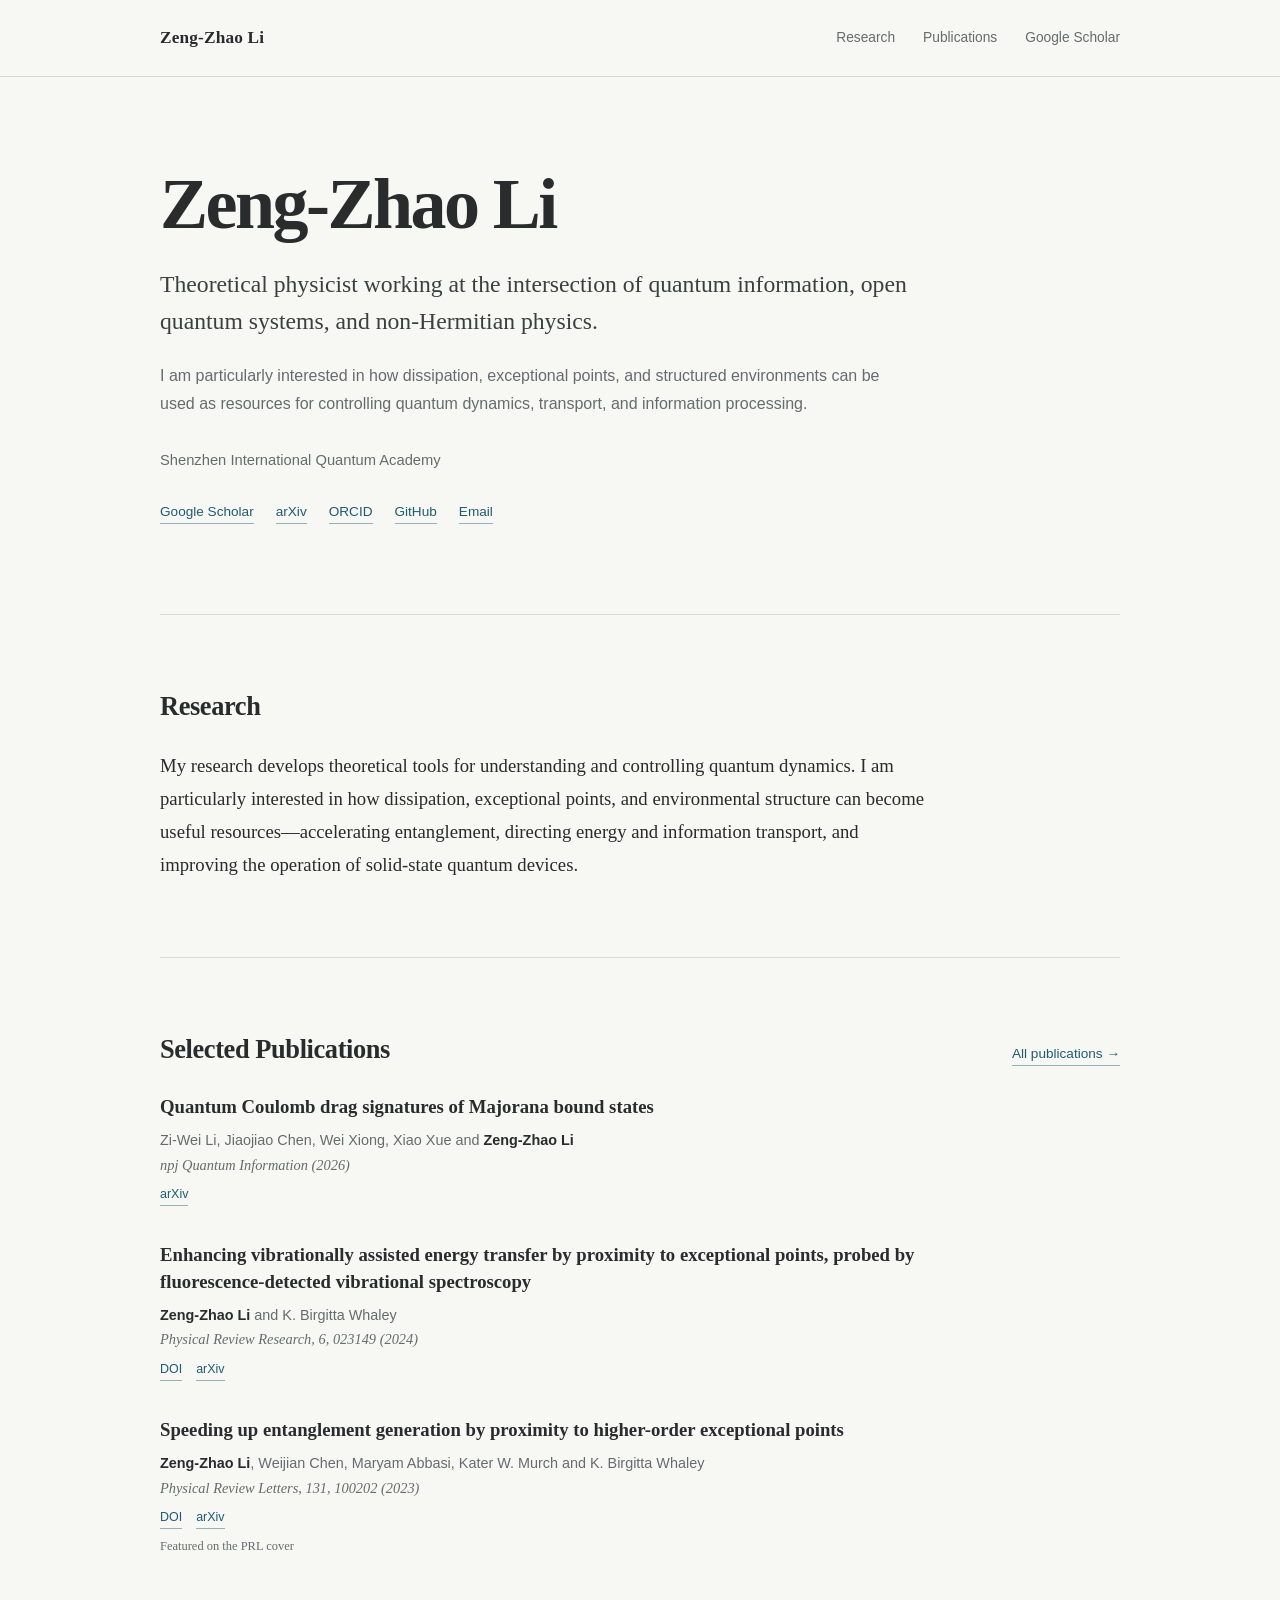
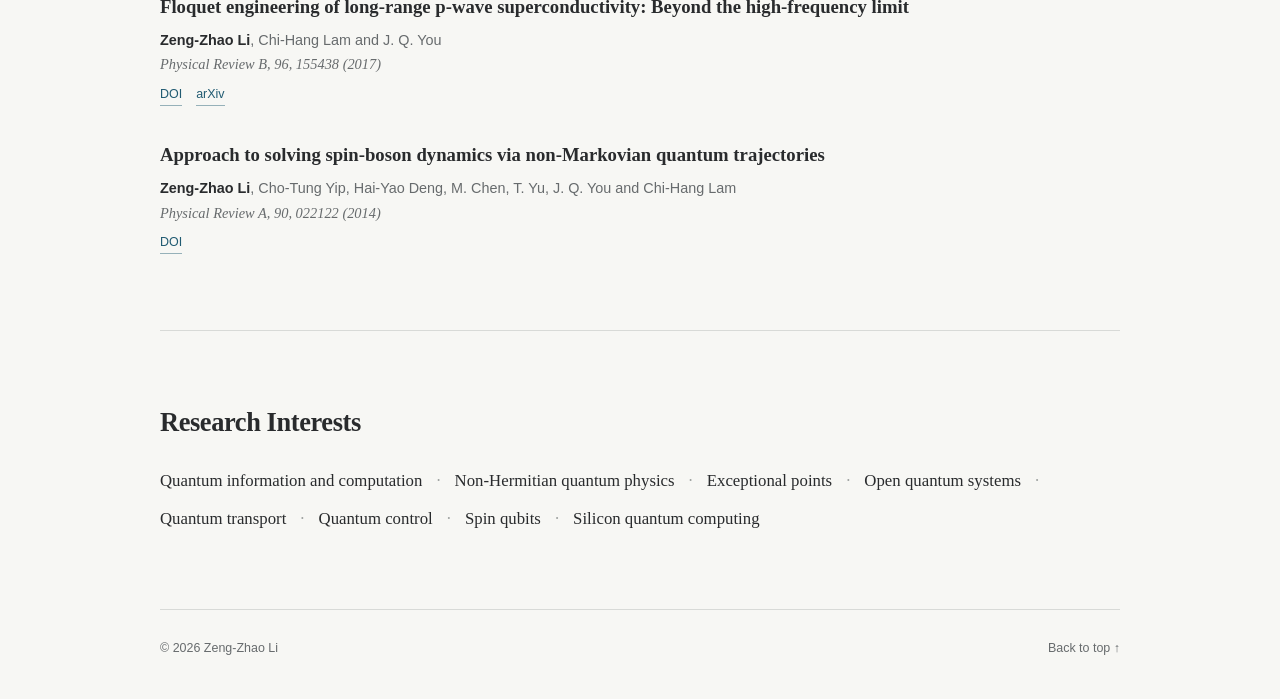
==== commit 01fa64b9: "Add verified academic identity links" ====
--- a/index.html
+++ b/index.html
@@ -13,7 +13,7 @@
   <meta name="theme-color" content="#f7f7f4">
   <link rel="icon" href="assets/favicon.svg" type="image/svg+xml">
   <link rel="stylesheet" href="css/style.css">
-  <script type="application/ld+json">{"@context":"https://schema.org","@type":"Person","name":"Zeng-Zhao Li","url":"https://theoreticalphysicist01.github.io/","jobTitle":"Researcher","affiliation":{"@type":"Organization","name":"Shenzhen International Quantum Academy"},"sameAs":["https://scholar.google.com/citations?user=fXFQttEAAAAJ&hl=en"],"knowsAbout":["Quantum information and computation","Non-Hermitian quantum physics","Open quantum systems","Quantum transport","Quantum control","Spin qubits"]}</script>
+  <script type="application/ld+json">{"@context":"https://schema.org","@type":"Person","name":"Zeng-Zhao Li","url":"https://theoreticalphysicist01.github.io/","jobTitle":"Researcher","affiliation":{"@type":"Organization","name":"Shenzhen International Quantum Academy"},"sameAs":["https://scholar.google.com/citations?user=fXFQttEAAAAJ&hl=en","https://arxiv.org/a/li_z_5.html","https://orcid.org/0000-0002-2320-0449","https://github.com/theoreticalphysicist01"],"knowsAbout":["Quantum information and computation","Non-Hermitian quantum physics","Open quantum systems","Quantum transport","Quantum control","Spin qubits"]}</script>
 </head>
 <body>
   <a class="skip-link" href="#content">Skip to content</a>
@@ -38,6 +38,8 @@
         <p class="affiliation"><span>Shenzhen International Quantum Academy</span></p>
         <div class="profile-links" aria-label="Profile links">
           <a href="https://scholar.google.com/citations?user=fXFQttEAAAAJ&amp;hl=en" rel="me">Google Scholar</a>
+          <a href="https://arxiv.org/a/li_z_5.html" rel="me">arXiv</a>
+          <a href="https://orcid.org/0000-0002-2320-0449" rel="me">ORCID</a>
           <a href="https://github.com/theoreticalphysicist01" rel="me">GitHub</a>
           <a href="mailto:zengzhaoli09@gmail.com">Email</a>
         </div>
--- a/css/style.css
+++ b/css/style.css
@@ -1,7 +1,7 @@
 :root{--bg:#f7f7f4;--paper:#fbfbf8;--text:#292b2d;--muted:#676b6d;--accent:#215b72;--line:#d8dad7;--max:960px;--serif:Georgia,"Times New Roman",serif;--sans:Inter,ui-sans-serif,-apple-system,BlinkMacSystemFont,"Segoe UI",sans-serif}
-*{box-sizing:border-box}html{scroll-behavior:smooth;overflow-x:hidden}body{margin:0;background:var(--bg);color:var(--text);font-family:var(--sans);font-size:16px;line-height:1.7;-webkit-font-smoothing:antialiased;overflow-x:hidden}a{color:var(--accent);text-underline-offset:.2em;text-decoration-thickness:1px}a:hover{text-decoration-thickness:2px}a:focus-visible,button:focus-visible{outline:2px solid var(--accent);outline-offset:4px}.wrap{width:min(calc(100% - 48px),var(--max));margin-inline:auto}.skip-link{position:absolute;left:16px;top:-80px;padding:8px 12px;background:var(--text);color:white;z-index:10}.skip-link:focus{top:12px}.site-header{border-bottom:1px solid var(--line)}.nav{min-height:76px;display:flex;align-items:center;justify-content:space-between;gap:32px}.brand{font-family:var(--serif);font-size:1.08rem;font-weight:700;color:var(--text);text-decoration:none;letter-spacing:.01em}.nav-links{display:flex;align-items:center;gap:28px}.nav-links a{font-size:.86rem;color:var(--muted);text-decoration:none}.nav-links a:hover,.nav-links a[aria-current]{color:var(--text)}.nav-toggle{display:none;border:0;background:none;font:inherit;color:var(--text);padding:8px 0}.hero{display:grid;grid-template-columns:minmax(0,1fr) 210px;gap:96px;align-items:center;padding-block:104px 94px}.hero-copy,.publication,.page-header,.year-group>*{min-width:0}.eyebrow{font-size:.72rem;letter-spacing:.16em;text-transform:uppercase;color:var(--accent);font-weight:700;margin:0 0 18px}.hero h1,.page-header h1{font-family:var(--serif);font-size:clamp(2.8rem,6vw,4.5rem);line-height:1.03;letter-spacing:-.035em;margin:0 0 25px}.lede{font-family:var(--serif);font-size:clamp(1.18rem,2.4vw,1.48rem);line-height:1.55;max-width:690px;margin:0;color:#3c3f41}.affiliation{margin:27px 0 0;color:var(--muted);font-size:.92rem}.affiliation span{display:block}.profile-links{display:flex;flex-wrap:wrap;gap:10px 22px;margin-top:25px}.profile-links a,.quiet-link,.citation-links a{font-size:.85rem;text-decoration:none;border-bottom:1px solid color-mix(in srgb,var(--accent),transparent 55%)}.portrait{width:210px;aspect-ratio:4/5;background:#e6e7e2;display:grid;place-items:center;color:#767b7a}.portrait span{font-family:var(--serif);font-size:3.15rem;letter-spacing:-.06em}.section{padding-block:76px;border-top:1px solid var(--line)}.section h2,.year-group h2{font-family:var(--serif);font-size:1.65rem;line-height:1.2;letter-spacing:-.015em;margin:0 0 28px}.section-intro{font-family:var(--serif);font-size:1.17rem;line-height:1.75;max-width:780px;margin:0}.section-heading-row{display:flex;align-items:baseline;justify-content:space-between;gap:24px}.publication-list{display:grid;gap:34px}.publication{max-width:840px}.publication h3{font-family:var(--serif);font-size:1.17rem;line-height:1.4;margin:0 0 8px}.publication h3 a{color:var(--text);text-decoration:none}.publication h3 a:hover{color:var(--accent)}.publication h3,.authors,.venue,.page-header p{overflow-wrap:anywhere}.authors,.venue{margin:0;font-size:.9rem;color:var(--muted)}.authors strong{color:var(--text);font-weight:650}.venue{font-family:var(--serif);font-style:italic}.citation-links{display:flex;gap:14px;margin-top:7px}.citation-links a{font-size:.78rem}.loading,.error{color:var(--muted);font-style:italic}.interests ul{display:flex;flex-wrap:wrap;gap:7px 0;list-style:none;padding:0;margin:0;max-width:900px}.interests li{font-family:var(--serif);font-size:1.05rem}.interests li:not(:last-child)::after{content:"·";color:#9ca09e;margin:0 14px}.footer{border-top:1px solid var(--line);display:flex;justify-content:space-between;align-items:center;padding-block:28px 40px;color:var(--muted);font-size:.78rem}.footer p{margin:0}.footer a{color:var(--muted);text-decoration:none}.publications-page{padding-block:88px}.page-header{max-width:720px;margin-bottom:78px}.page-header h1{font-size:clamp(2.7rem,5vw,4rem);margin-bottom:20px}.page-header>p:last-child{font-family:var(--serif);font-size:1.15rem;color:var(--muted);margin:0}.year-groups{display:grid;gap:72px}.year-group{display:grid;grid-template-columns:90px minmax(0,1fr);gap:36px;border-top:1px solid var(--line);padding-top:30px}.year-group h2{position:sticky;top:24px;align-self:start;color:var(--accent);font-size:1.15rem}.year-group .publication-list{gap:38px}
+*{box-sizing:border-box}html{scroll-behavior:smooth;overflow-x:hidden}body{margin:0;background:var(--bg);color:var(--text);font-family:var(--sans);font-size:16px;line-height:1.7;-webkit-font-smoothing:antialiased;overflow-x:hidden}a{color:var(--accent);text-underline-offset:.2em;text-decoration-thickness:1px}a:hover{text-decoration-thickness:2px}a:focus-visible,button:focus-visible{outline:2px solid var(--accent);outline-offset:4px}.wrap{width:min(calc(100% - 48px),var(--max));margin-inline:auto}.skip-link{position:absolute;left:16px;top:-80px;padding:8px 12px;background:var(--text);color:white;z-index:10}.skip-link:focus{top:12px}.site-header{border-bottom:1px solid var(--line)}.nav{min-height:76px;display:flex;align-items:center;justify-content:space-between;gap:32px}.brand{font-family:var(--serif);font-size:1.08rem;font-weight:700;color:var(--text);text-decoration:none;letter-spacing:.01em}.nav-links{display:flex;align-items:center;gap:28px}.nav-links a{font-size:.86rem;color:var(--muted);text-decoration:none}.nav-links a:hover,.nav-links a[aria-current]{color:var(--text)}.nav-toggle{display:none;border:0;background:none;font:inherit;color:var(--text);padding:8px 0}.hero{display:grid;grid-template-columns:minmax(0,1fr) 210px;gap:96px;align-items:center;padding-block:104px 94px}.hero-copy,.publication,.page-header,.year-group>*{min-width:0}.eyebrow{font-size:.72rem;letter-spacing:.16em;text-transform:uppercase;color:var(--accent);font-weight:700;margin:0 0 18px}.hero h1,.page-header h1{font-family:var(--serif);font-size:clamp(2.8rem,6vw,4.5rem);line-height:1.03;letter-spacing:-.035em;margin:0 0 25px}.lede{font-family:var(--serif);font-size:clamp(1.18rem,2.4vw,1.48rem);line-height:1.55;max-width:690px;margin:0;color:#3c3f41}.affiliation{margin:27px 0 0;color:var(--muted);font-size:.92rem}.affiliation span{display:block}.profile-links{display:flex;flex-wrap:wrap;gap:10px 22px;margin-top:27px}.profile-links a,.quiet-link,.citation-links a{font-size:.85rem;text-decoration:none;border-bottom:1px solid color-mix(in srgb,var(--accent),transparent 55%)}.portrait{width:210px;aspect-ratio:4/5;background:#e6e7e2;display:grid;place-items:center;color:#767b7a}.portrait span{font-family:var(--serif);font-size:3.15rem;letter-spacing:-.06em}.section{padding-block:76px;border-top:1px solid var(--line)}.section h2,.year-group h2{font-family:var(--serif);font-size:1.65rem;line-height:1.2;letter-spacing:-.015em;margin:0 0 28px}.section-intro{font-family:var(--serif);font-size:1.17rem;line-height:1.75;max-width:780px;margin:0}.section-heading-row{display:flex;align-items:baseline;justify-content:space-between;gap:24px}.publication-list{display:grid;gap:36px}.publication{max-width:840px}.publication h3{font-family:var(--serif);font-size:1.17rem;line-height:1.4;margin:0 0 8px}.publication h3 a{color:var(--text);text-decoration:none}.publication h3 a:hover{color:var(--accent)}.publication h3,.authors,.venue,.page-header p{overflow-wrap:anywhere}.authors,.venue{margin:0;font-size:.9rem;color:var(--muted)}.authors strong{color:var(--text);font-weight:650}.venue{font-family:var(--serif);font-style:italic}.citation-links{display:flex;gap:14px;margin-top:7px}.citation-links a{font-size:.78rem}.loading,.error{color:var(--muted);font-style:italic}.interests ul{display:flex;flex-wrap:wrap;gap:9px 0;list-style:none;padding:0;margin:0;max-width:900px}.interests li{font-family:var(--serif);font-size:1.05rem}.interests li:not(:last-child)::after{content:"·";color:#9ca09e;margin:0 14px}.footer{border-top:1px solid var(--line);display:flex;justify-content:space-between;align-items:center;padding-block:28px 40px;color:var(--muted);font-size:.78rem}.footer p{margin:0}.footer a{color:var(--muted);text-decoration:none}.publications-page{padding-block:88px}.page-header{max-width:720px;margin-bottom:78px}.page-header h1{font-size:clamp(2.7rem,5vw,4rem);margin-bottom:20px}.page-header>p:last-child{font-family:var(--serif);font-size:1.15rem;color:var(--muted);margin:0}.year-groups{display:grid;gap:72px}.year-group{display:grid;grid-template-columns:90px minmax(0,1fr);gap:36px;border-top:1px solid var(--line);padding-top:30px}.year-group h2{position:sticky;top:24px;align-self:start;color:var(--accent);font-size:1.15rem}.year-group .publication-list{gap:38px}
 @media(max-width:700px){.wrap{width:min(calc(100% - 34px),var(--max))}.nav{min-height:64px;position:relative}.nav-toggle{display:block}.nav-links{display:none;position:absolute;top:64px;left:-17px;right:-17px;padding:8px 17px 20px;background:var(--bg);border-bottom:1px solid var(--line);z-index:5;align-items:flex-start;gap:8px}.nav-links.open{display:flex;flex-direction:column}.nav-links a{padding:6px 0}.hero{grid-template-columns:1fr;gap:36px;padding-block:64px}.portrait{grid-row:1;width:118px;aspect-ratio:1}.portrait span{font-size:2.1rem}.hero h1{font-size:2.75rem}.lede{font-size:1.15rem}.section{padding-block:54px}.section-heading-row{display:block}.section-heading-row .quiet-link{display:inline-block;margin:-14px 0 28px}.publication-list{gap:31px}.interests li{font-size:1rem}.interests li:not(:last-child)::after{margin:0 9px}.publications-page{padding-block:58px}.page-header{margin-bottom:54px}.year-groups{gap:58px}.year-group{grid-template-columns:1fr;gap:24px}.year-group h2{position:static;margin:0}.footer{padding-bottom:28px}}
-.hero{display:block;padding-block:94px 86px}.hero-copy{max-width:820px}.hero .lede{max-width:760px}.hero-secondary{max-width:730px;margin:22px 0 0;color:var(--muted);font-size:1rem;line-height:1.75}.hero .affiliation{margin-top:30px}
+.hero{display:block;padding-block:90px}.hero-copy{max-width:820px}.hero .lede{max-width:760px}.hero-secondary{max-width:730px;margin:22px 0 0;color:var(--muted);font-size:1rem;line-height:1.75}.hero .affiliation{margin-top:30px}
 .publication-note{margin:7px 0 0;color:var(--muted);font-family:var(--serif);font-size:.78rem}
 .publication-number{display:inline-block;min-width:2.15rem;color:var(--muted);font-family:var(--sans);font-size:.75em;font-weight:500;font-variant-numeric:tabular-nums}
 @media(max-width:700px){.hero{display:block;padding-block:62px 58px}.hero-secondary{font-size:.95rem;line-height:1.7;margin-top:18px}.hero .affiliation{margin-top:26px}}
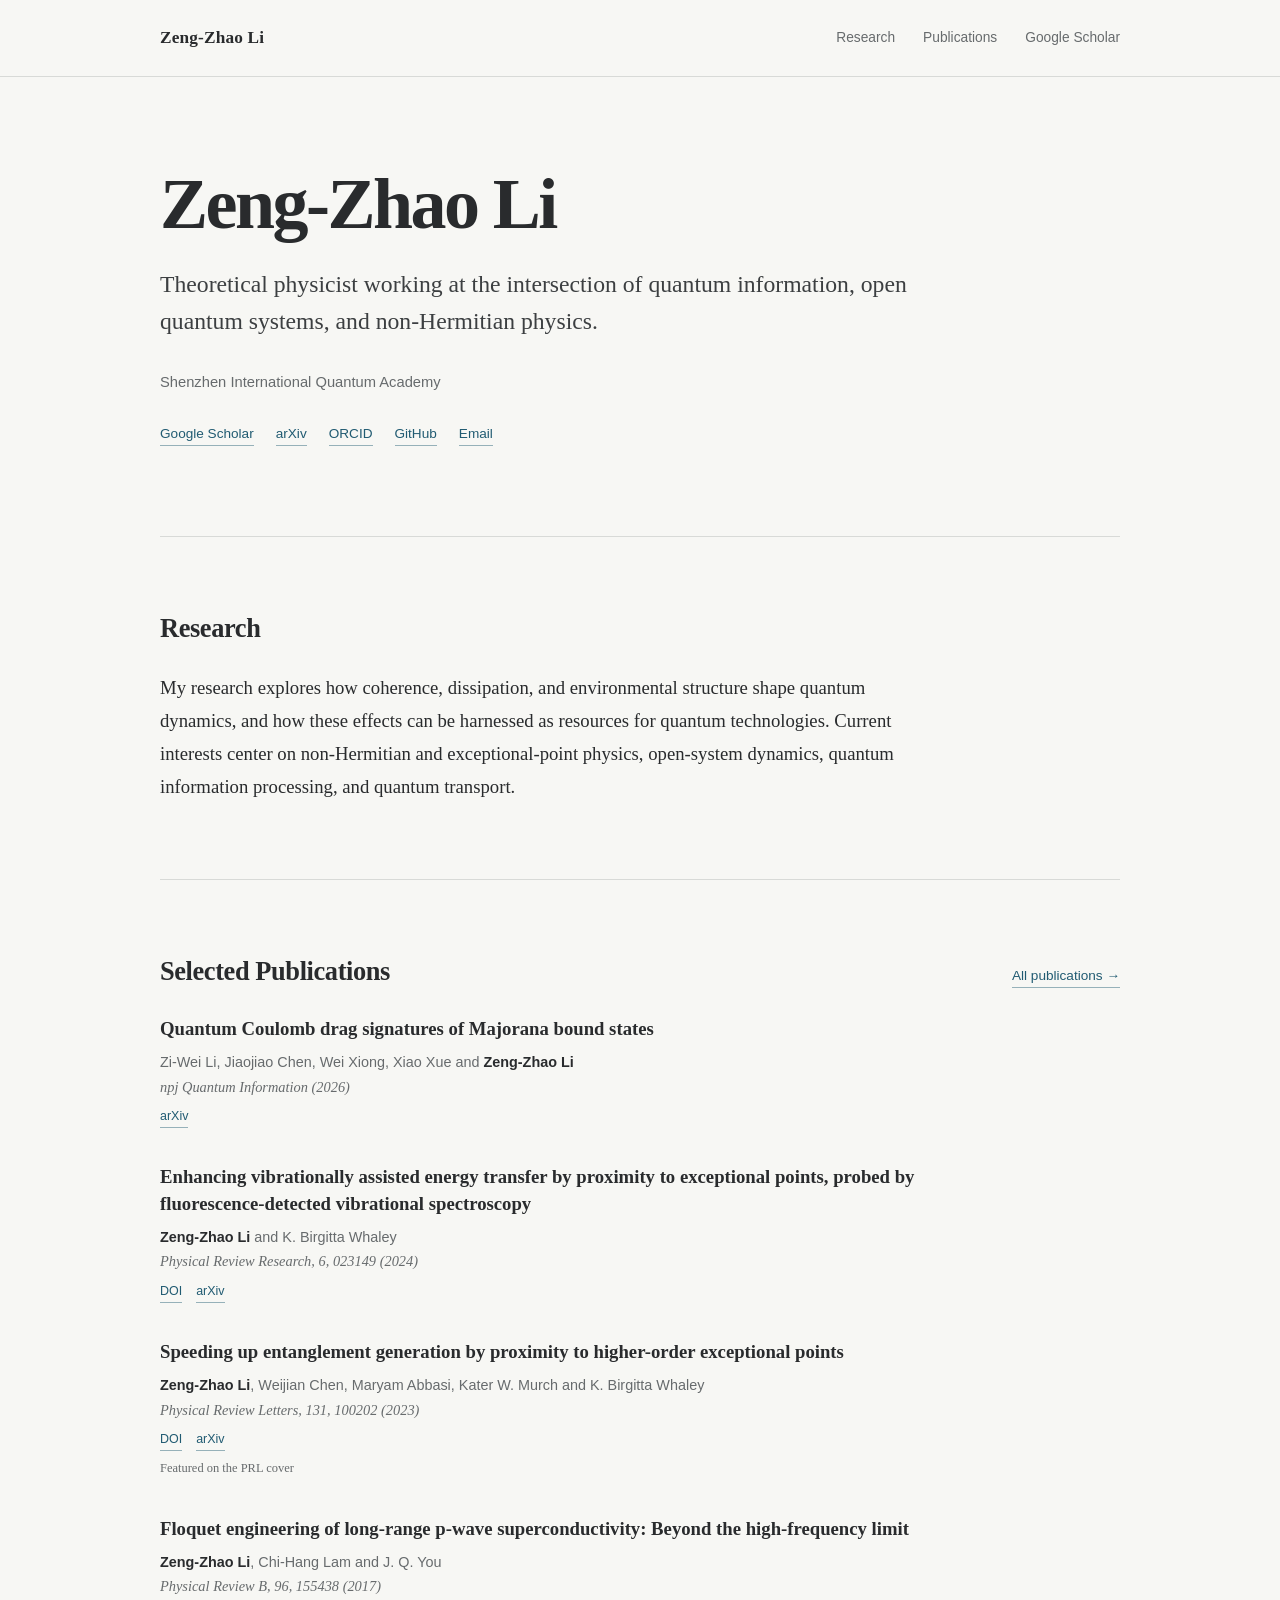
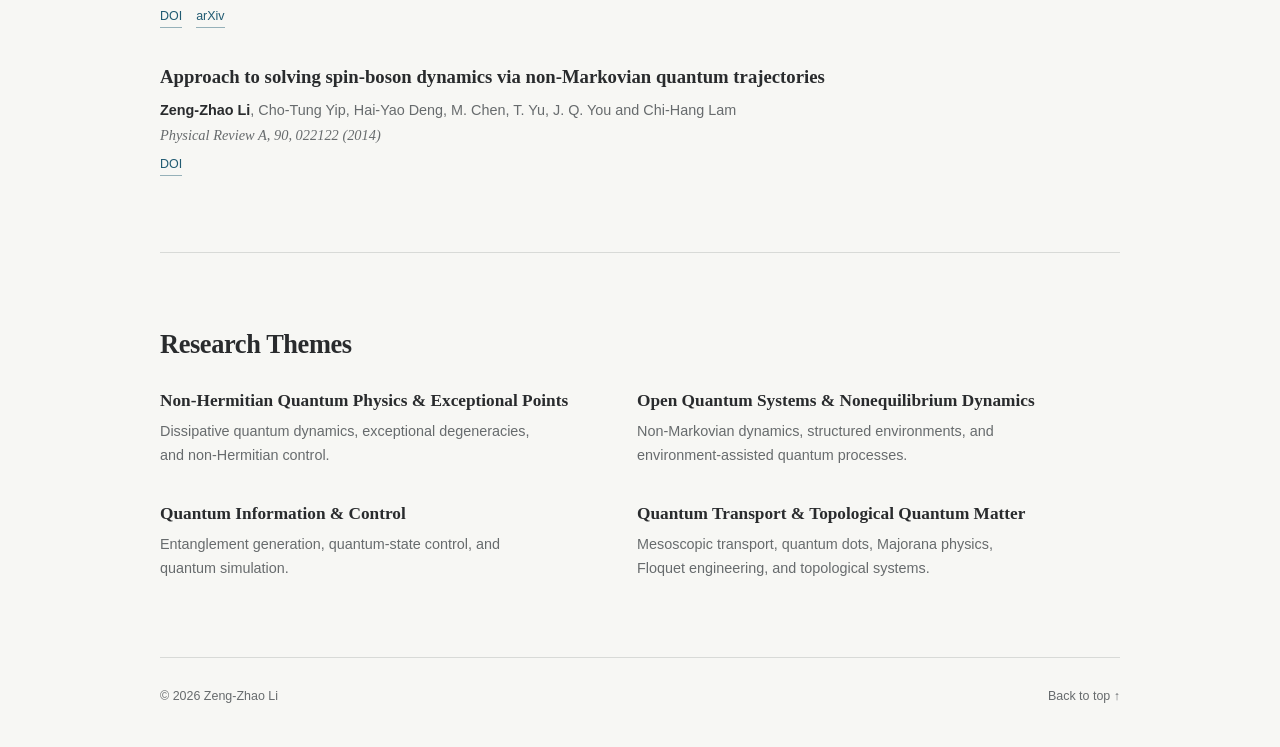
==== commit 07e647ef: "Clarify homepage research narrative" ====
--- a/index.html
+++ b/index.html
@@ -34,21 +34,20 @@
       <div class="hero-copy">
         <h1 id="intro-title">Zeng-Zhao Li</h1>
         <p class="lede">Theoretical physicist working at the intersection of quantum information, open quantum systems, and non-Hermitian physics.</p>
-        <p class="hero-secondary">I am particularly interested in how dissipation, exceptional points, and structured environments can be used as resources for controlling quantum dynamics, transport, and information processing.</p>
         <p class="affiliation"><span>Shenzhen International Quantum Academy</span></p>
         <div class="profile-links" aria-label="Profile links">
           <a href="https://scholar.google.com/citations?user=fXFQttEAAAAJ&amp;hl=en" rel="me">Google Scholar</a>
           <a href="https://arxiv.org/a/li_z_5.html" rel="me">arXiv</a>
           <a href="https://orcid.org/0000-0002-2320-0449" rel="me">ORCID</a>
           <a href="https://github.com/theoreticalphysicist01" rel="me">GitHub</a>
-          <a href="mailto:zengzhaoli09@gmail.com">Email</a>
+          <a href="mailto:zengzhao019@gmail.com">Email</a>
         </div>
       </div>
     </section>
 
     <section class="section wrap" id="research" aria-labelledby="research-title">
       <h2 id="research-title">Research</h2>
-      <p class="section-intro">My research develops theoretical tools for understanding and controlling quantum dynamics. I am particularly interested in how dissipation, exceptional points, and environmental structure can become useful resources—accelerating entanglement, directing energy and information transport, and improving the operation of solid-state quantum devices.</p>
+      <p class="section-intro">My research explores how coherence, dissipation, and environmental structure shape quantum dynamics, and how these effects can be harnessed as resources for quantum technologies. Current interests center on non-Hermitian and exceptional-point physics, open-system dynamics, quantum information processing, and quantum transport.</p>
     </section>
 
     <section class="section wrap" aria-labelledby="selected-title">
@@ -93,11 +92,26 @@
       </div>
     </section>
 
-    <section class="section wrap interests" aria-labelledby="interests-title">
-      <h2 id="interests-title">Research Interests</h2>
-      <ul>
-        <li>Quantum information and computation</li><li>Non-Hermitian quantum physics</li><li>Exceptional points</li><li>Open quantum systems</li><li>Quantum transport</li><li>Quantum control</li><li>Spin qubits</li><li>Silicon quantum computing</li>
-      </ul>
+    <section class="section wrap" aria-labelledby="themes-title">
+      <h2 id="themes-title">Research Themes</h2>
+      <div class="research-themes">
+        <article class="research-theme">
+          <h3>Non-Hermitian Quantum Physics &amp; Exceptional Points</h3>
+          <p>Dissipative quantum dynamics, exceptional degeneracies, and non-Hermitian control.</p>
+        </article>
+        <article class="research-theme">
+          <h3>Open Quantum Systems &amp; Nonequilibrium Dynamics</h3>
+          <p>Non-Markovian dynamics, structured environments, and environment-assisted quantum processes.</p>
+        </article>
+        <article class="research-theme">
+          <h3>Quantum Information &amp; Control</h3>
+          <p>Entanglement generation, quantum-state control, and quantum simulation.</p>
+        </article>
+        <article class="research-theme">
+          <h3>Quantum Transport &amp; Topological Quantum Matter</h3>
+          <p>Mesoscopic transport, quantum dots, Majorana physics, Floquet engineering, and topological systems.</p>
+        </article>
+      </div>
     </section>
   </main>
 
--- a/css/style.css
+++ b/css/style.css
@@ -1,8 +1,8 @@
 :root{--bg:#f7f7f4;--paper:#fbfbf8;--text:#292b2d;--muted:#676b6d;--accent:#215b72;--line:#d8dad7;--max:960px;--serif:Georgia,"Times New Roman",serif;--sans:Inter,ui-sans-serif,-apple-system,BlinkMacSystemFont,"Segoe UI",sans-serif}
-*{box-sizing:border-box}html{scroll-behavior:smooth;overflow-x:hidden}body{margin:0;background:var(--bg);color:var(--text);font-family:var(--sans);font-size:16px;line-height:1.7;-webkit-font-smoothing:antialiased;overflow-x:hidden}a{color:var(--accent);text-underline-offset:.2em;text-decoration-thickness:1px}a:hover{text-decoration-thickness:2px}a:focus-visible,button:focus-visible{outline:2px solid var(--accent);outline-offset:4px}.wrap{width:min(calc(100% - 48px),var(--max));margin-inline:auto}.skip-link{position:absolute;left:16px;top:-80px;padding:8px 12px;background:var(--text);color:white;z-index:10}.skip-link:focus{top:12px}.site-header{border-bottom:1px solid var(--line)}.nav{min-height:76px;display:flex;align-items:center;justify-content:space-between;gap:32px}.brand{font-family:var(--serif);font-size:1.08rem;font-weight:700;color:var(--text);text-decoration:none;letter-spacing:.01em}.nav-links{display:flex;align-items:center;gap:28px}.nav-links a{font-size:.86rem;color:var(--muted);text-decoration:none}.nav-links a:hover,.nav-links a[aria-current]{color:var(--text)}.nav-toggle{display:none;border:0;background:none;font:inherit;color:var(--text);padding:8px 0}.hero{display:grid;grid-template-columns:minmax(0,1fr) 210px;gap:96px;align-items:center;padding-block:104px 94px}.hero-copy,.publication,.page-header,.year-group>*{min-width:0}.eyebrow{font-size:.72rem;letter-spacing:.16em;text-transform:uppercase;color:var(--accent);font-weight:700;margin:0 0 18px}.hero h1,.page-header h1{font-family:var(--serif);font-size:clamp(2.8rem,6vw,4.5rem);line-height:1.03;letter-spacing:-.035em;margin:0 0 25px}.lede{font-family:var(--serif);font-size:clamp(1.18rem,2.4vw,1.48rem);line-height:1.55;max-width:690px;margin:0;color:#3c3f41}.affiliation{margin:27px 0 0;color:var(--muted);font-size:.92rem}.affiliation span{display:block}.profile-links{display:flex;flex-wrap:wrap;gap:10px 22px;margin-top:27px}.profile-links a,.quiet-link,.citation-links a{font-size:.85rem;text-decoration:none;border-bottom:1px solid color-mix(in srgb,var(--accent),transparent 55%)}.portrait{width:210px;aspect-ratio:4/5;background:#e6e7e2;display:grid;place-items:center;color:#767b7a}.portrait span{font-family:var(--serif);font-size:3.15rem;letter-spacing:-.06em}.section{padding-block:76px;border-top:1px solid var(--line)}.section h2,.year-group h2{font-family:var(--serif);font-size:1.65rem;line-height:1.2;letter-spacing:-.015em;margin:0 0 28px}.section-intro{font-family:var(--serif);font-size:1.17rem;line-height:1.75;max-width:780px;margin:0}.section-heading-row{display:flex;align-items:baseline;justify-content:space-between;gap:24px}.publication-list{display:grid;gap:36px}.publication{max-width:840px}.publication h3{font-family:var(--serif);font-size:1.17rem;line-height:1.4;margin:0 0 8px}.publication h3 a{color:var(--text);text-decoration:none}.publication h3 a:hover{color:var(--accent)}.publication h3,.authors,.venue,.page-header p{overflow-wrap:anywhere}.authors,.venue{margin:0;font-size:.9rem;color:var(--muted)}.authors strong{color:var(--text);font-weight:650}.venue{font-family:var(--serif);font-style:italic}.citation-links{display:flex;gap:14px;margin-top:7px}.citation-links a{font-size:.78rem}.loading,.error{color:var(--muted);font-style:italic}.interests ul{display:flex;flex-wrap:wrap;gap:9px 0;list-style:none;padding:0;margin:0;max-width:900px}.interests li{font-family:var(--serif);font-size:1.05rem}.interests li:not(:last-child)::after{content:"·";color:#9ca09e;margin:0 14px}.footer{border-top:1px solid var(--line);display:flex;justify-content:space-between;align-items:center;padding-block:28px 40px;color:var(--muted);font-size:.78rem}.footer p{margin:0}.footer a{color:var(--muted);text-decoration:none}.publications-page{padding-block:88px}.page-header{max-width:720px;margin-bottom:78px}.page-header h1{font-size:clamp(2.7rem,5vw,4rem);margin-bottom:20px}.page-header>p:last-child{font-family:var(--serif);font-size:1.15rem;color:var(--muted);margin:0}.year-groups{display:grid;gap:72px}.year-group{display:grid;grid-template-columns:90px minmax(0,1fr);gap:36px;border-top:1px solid var(--line);padding-top:30px}.year-group h2{position:sticky;top:24px;align-self:start;color:var(--accent);font-size:1.15rem}.year-group .publication-list{gap:38px}
-@media(max-width:700px){.wrap{width:min(calc(100% - 34px),var(--max))}.nav{min-height:64px;position:relative}.nav-toggle{display:block}.nav-links{display:none;position:absolute;top:64px;left:-17px;right:-17px;padding:8px 17px 20px;background:var(--bg);border-bottom:1px solid var(--line);z-index:5;align-items:flex-start;gap:8px}.nav-links.open{display:flex;flex-direction:column}.nav-links a{padding:6px 0}.hero{grid-template-columns:1fr;gap:36px;padding-block:64px}.portrait{grid-row:1;width:118px;aspect-ratio:1}.portrait span{font-size:2.1rem}.hero h1{font-size:2.75rem}.lede{font-size:1.15rem}.section{padding-block:54px}.section-heading-row{display:block}.section-heading-row .quiet-link{display:inline-block;margin:-14px 0 28px}.publication-list{gap:31px}.interests li{font-size:1rem}.interests li:not(:last-child)::after{margin:0 9px}.publications-page{padding-block:58px}.page-header{margin-bottom:54px}.year-groups{gap:58px}.year-group{grid-template-columns:1fr;gap:24px}.year-group h2{position:static;margin:0}.footer{padding-bottom:28px}}
+*{box-sizing:border-box}html{scroll-behavior:smooth;overflow-x:hidden}body{margin:0;background:var(--bg);color:var(--text);font-family:var(--sans);font-size:16px;line-height:1.7;-webkit-font-smoothing:antialiased;overflow-x:hidden}a{color:var(--accent);text-underline-offset:.2em;text-decoration-thickness:1px}a:hover{text-decoration-thickness:2px}a:focus-visible,button:focus-visible{outline:2px solid var(--accent);outline-offset:4px}.wrap{width:min(calc(100% - 48px),var(--max));margin-inline:auto}.skip-link{position:absolute;left:16px;top:-80px;padding:8px 12px;background:var(--text);color:white;z-index:10}.skip-link:focus{top:12px}.site-header{border-bottom:1px solid var(--line)}.nav{min-height:76px;display:flex;align-items:center;justify-content:space-between;gap:32px}.brand{font-family:var(--serif);font-size:1.08rem;font-weight:700;color:var(--text);text-decoration:none;letter-spacing:.01em}.nav-links{display:flex;align-items:center;gap:28px}.nav-links a{font-size:.86rem;color:var(--muted);text-decoration:none}.nav-links a:hover,.nav-links a[aria-current]{color:var(--text)}.nav-toggle{display:none;border:0;background:none;font:inherit;color:var(--text);padding:8px 0}.hero{display:grid;grid-template-columns:minmax(0,1fr) 210px;gap:96px;align-items:center;padding-block:104px 94px}.hero-copy,.publication,.page-header,.year-group>*{min-width:0}.eyebrow{font-size:.72rem;letter-spacing:.16em;text-transform:uppercase;color:var(--accent);font-weight:700;margin:0 0 18px}.hero h1,.page-header h1{font-family:var(--serif);font-size:clamp(2.8rem,6vw,4.5rem);line-height:1.03;letter-spacing:-.035em;margin:0 0 25px}.lede{font-family:var(--serif);font-size:clamp(1.18rem,2.4vw,1.48rem);line-height:1.55;max-width:690px;margin:0;color:#3c3f41}.affiliation{margin:27px 0 0;color:var(--muted);font-size:.92rem}.affiliation span{display:block}.profile-links{display:flex;flex-wrap:wrap;gap:10px 22px;margin-top:27px}.profile-links a,.quiet-link,.citation-links a{font-size:.85rem;text-decoration:none;border-bottom:1px solid color-mix(in srgb,var(--accent),transparent 55%)}.portrait{width:210px;aspect-ratio:4/5;background:#e6e7e2;display:grid;place-items:center;color:#767b7a}.portrait span{font-family:var(--serif);font-size:3.15rem;letter-spacing:-.06em}.section{padding-block:76px;border-top:1px solid var(--line)}.section h2,.year-group h2{font-family:var(--serif);font-size:1.65rem;line-height:1.2;letter-spacing:-.015em;margin:0 0 28px}.section-intro{font-family:var(--serif);font-size:1.17rem;line-height:1.75;max-width:780px;margin:0}.section-heading-row{display:flex;align-items:baseline;justify-content:space-between;gap:24px}.publication-list{display:grid;gap:36px}.publication{max-width:840px}.publication h3{font-family:var(--serif);font-size:1.17rem;line-height:1.4;margin:0 0 8px}.publication h3 a{color:var(--text);text-decoration:none}.publication h3 a:hover{color:var(--accent)}.publication h3,.authors,.venue,.page-header p{overflow-wrap:anywhere}.authors,.venue{margin:0;font-size:.9rem;color:var(--muted)}.authors strong{color:var(--text);font-weight:650}.venue{font-family:var(--serif);font-style:italic}.citation-links{display:flex;gap:14px;margin-top:7px}.citation-links a{font-size:.78rem}.loading,.error{color:var(--muted);font-style:italic}.research-themes{display:grid;grid-template-columns:repeat(2,minmax(0,1fr));gap:34px 54px;max-width:900px}.research-theme h3{font-family:var(--serif);font-size:1.08rem;line-height:1.4;margin:0 0 7px}.research-theme p{margin:0;color:var(--muted);font-size:.9rem;line-height:1.65;max-width:390px}.footer{border-top:1px solid var(--line);display:flex;justify-content:space-between;align-items:center;padding-block:28px 40px;color:var(--muted);font-size:.78rem}.footer p{margin:0}.footer a{color:var(--muted);text-decoration:none}.publications-page{padding-block:88px}.page-header{max-width:720px;margin-bottom:78px}.page-header h1{font-size:clamp(2.7rem,5vw,4rem);margin-bottom:20px}.page-header>p:last-child{font-family:var(--serif);font-size:1.15rem;color:var(--muted);margin:0}.year-groups{display:grid;gap:72px}.year-group{display:grid;grid-template-columns:90px minmax(0,1fr);gap:36px;border-top:1px solid var(--line);padding-top:30px}.year-group h2{position:sticky;top:24px;align-self:start;color:var(--accent);font-size:1.15rem}.year-group .publication-list{gap:38px}
+@media(max-width:700px){.wrap{width:min(calc(100% - 34px),var(--max))}.nav{min-height:64px;position:relative}.nav-toggle{display:block}.nav-links{display:none;position:absolute;top:64px;left:-17px;right:-17px;padding:8px 17px 20px;background:var(--bg);border-bottom:1px solid var(--line);z-index:5;align-items:flex-start;gap:8px}.nav-links.open{display:flex;flex-direction:column}.nav-links a{padding:6px 0}.hero{grid-template-columns:1fr;gap:36px;padding-block:64px}.portrait{grid-row:1;width:118px;aspect-ratio:1}.portrait span{font-size:2.1rem}.hero h1{font-size:2.75rem}.lede{font-size:1.15rem}.section{padding-block:54px}.section-heading-row{display:block}.section-heading-row .quiet-link{display:inline-block;margin:-14px 0 28px}.publication-list{gap:31px}.research-themes{grid-template-columns:1fr;gap:28px}.research-theme p{max-width:none}.publications-page{padding-block:58px}.page-header{margin-bottom:54px}.year-groups{gap:58px}.year-group{grid-template-columns:1fr;gap:24px}.year-group h2{position:static;margin:0}.footer{padding-bottom:28px}}
 .hero{display:block;padding-block:90px}.hero-copy{max-width:820px}.hero .lede{max-width:760px}.hero-secondary{max-width:730px;margin:22px 0 0;color:var(--muted);font-size:1rem;line-height:1.75}.hero .affiliation{margin-top:30px}
 .publication-note{margin:7px 0 0;color:var(--muted);font-family:var(--serif);font-size:.78rem}
 .publication-number{display:inline-block;min-width:2.15rem;color:var(--muted);font-family:var(--sans);font-size:.75em;font-weight:500;font-variant-numeric:tabular-nums}
-@media(max-width:700px){.hero{display:block;padding-block:62px 58px}.hero-secondary{font-size:.95rem;line-height:1.7;margin-top:18px}.hero .affiliation{margin-top:26px}}
+@media(max-width:700px){.hero{display:block;padding-block:62px 58px}.hero .affiliation{margin-top:26px}}
 @media(prefers-reduced-motion:reduce){html{scroll-behavior:auto}}
